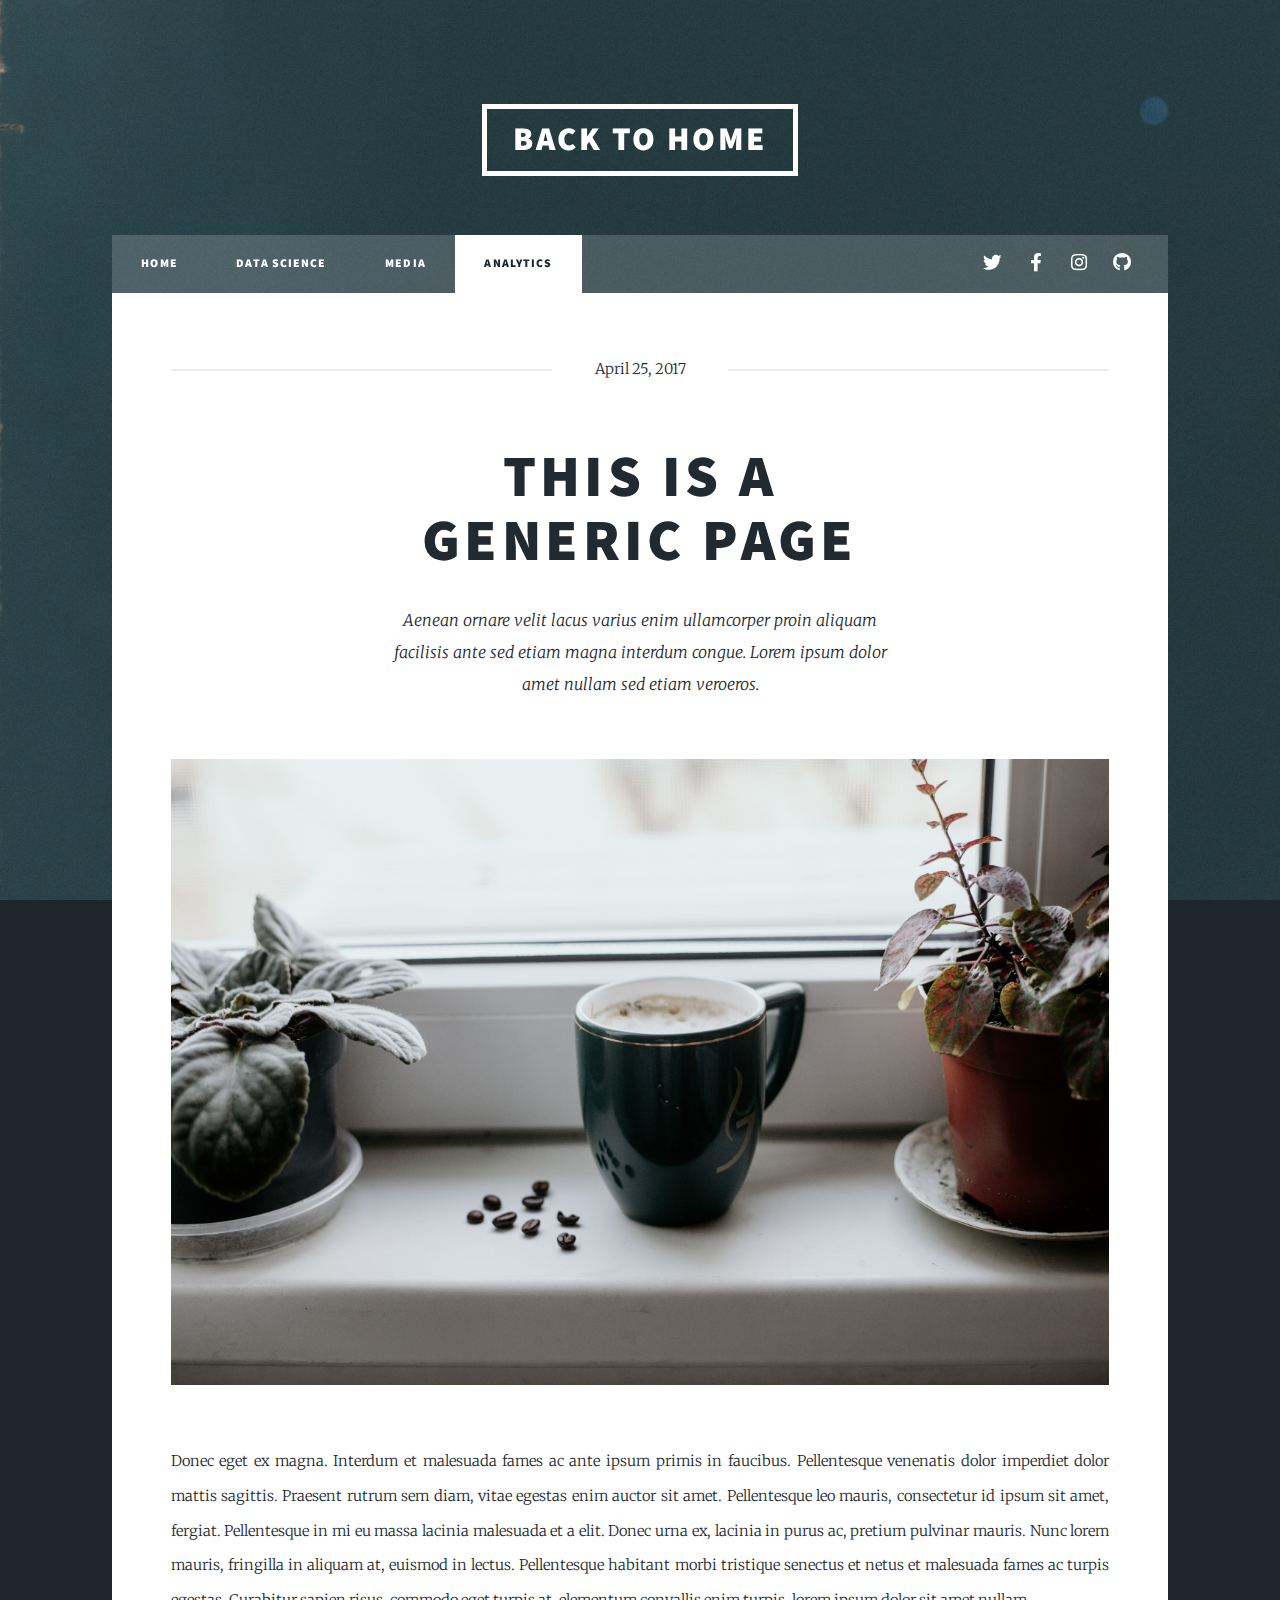
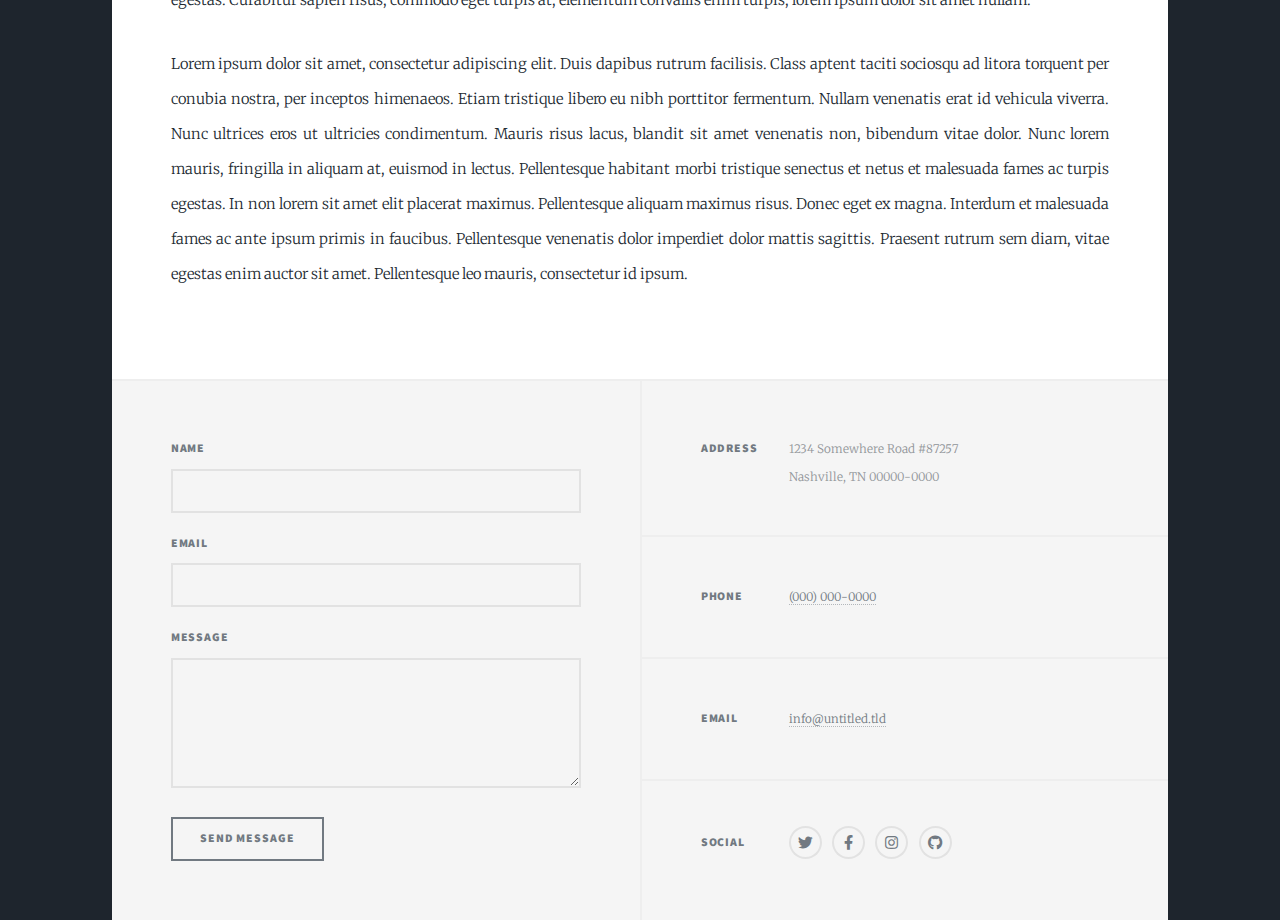
==== analytics.html @ d78184f0 "Create analytics.html" ====
<!DOCTYPE HTML>
<html>
	<head>
		<script src="//assets.adobedtm.com/launch-EN74e5ab53ba4c454cb581efbac5a014db-development.min.js"></script>
		<!-- Google Tag Manager -->
		<script>(function(w,d,s,l,i){w[l]=w[l]||[];w[l].push({'gtm.start':
		new Date().getTime(),event:'gtm.js'});var f=d.getElementsByTagName(s)[0],
		j=d.createElement(s),dl=l!='dataLayer'?'&l='+l:'';j.async=true;j.src=
		'https://www.googletagmanager.com/gtm.js?id='+i+dl;f.parentNode.insertBefore(j,f);
		})(window,document,'script','dataLayer','GTM-KGRVDTM');</script>
		<!-- End Google Tag Manager -->
		<title>Article - Analytics</title>
		<meta charset="utf-8" />
		<meta name="viewport" content="width=device-width, initial-scale=1, user-scalable=no" />
		<link rel="stylesheet" href="assets/css/main.css" />
		<noscript><link rel="stylesheet" href="assets/css/noscript.css" /></noscript>
	</head>
	<body class="is-preload">
		<!-- Google Tag Manager (noscript) -->
		<noscript><iframe src="https://www.googletagmanager.com/ns.html?id=GTM-KGRVDTM"
		height="0" width="0" style="display:none;visibility:hidden"></iframe></noscript>
		<!-- End Google Tag Manager (noscript) -->
		<!-- Wrapper -->
			<div id="wrapper">

				<!-- Header -->
					<header id="header">
						<a href="index.html" class="logo" data-event-label="header-navigation-button">Back to Home</a>
					</header>

				<!-- Nav -->
					<nav id="nav">
						<ul class="links">
							<li><a href="index.html" data-event-label="header-navigation-home">Home</a></li>
							<li><a href="datascience.html" data-event-label="header-navigation-datascience">Data Science</a></li>
							<li><a href="media.html" data-event-label="header-navigation-media">Media</a></li>
							<li class="active"><a href="analytics.html" data-event-label="header-navigation-analytics">Analytics</a></li>
						</ul>
						<ul class="icons">
							<li><a href="#" data-event-label="header-social-twitter" class="icon brands fa-twitter"><span class="label">Twitter</span></a></li>
							<li><a href="#" data-event-label="header-social-facebook" class="icon brands fa-facebook-f"><span class="label">Facebook</span></a></li>
							<li><a href="#" data-event-label="header-social-instagram" class="icon brands fa-instagram"><span class="label">Instagram</span></a></li>
							<li><a href="#" data-event-label="header-social-github" class="icon brands fa-github"><span class="label">GitHub</span></a></li>
						</ul>
					</nav>

				<!-- Main -->
					<div id="main">

						<!-- Post -->
							<section class="post">
								<header class="major">
									<span class="date">April 25, 2017</span>
									<h1>This is a<br />
									Generic Page</h1>
									<p>Aenean ornare velit lacus varius enim ullamcorper proin aliquam<br />
									facilisis ante sed etiam magna interdum congue. Lorem ipsum dolor<br />
									amet nullam sed etiam veroeros.</p>
								</header>
								<div class="image main"><img src="images/pic11.jpg" alt="" /></div>
								<p>Donec eget ex magna. Interdum et malesuada fames ac ante ipsum primis in faucibus. Pellentesque venenatis dolor imperdiet dolor mattis sagittis. Praesent rutrum sem diam, vitae egestas enim auctor sit amet. Pellentesque leo mauris, consectetur id ipsum sit amet, fergiat. Pellentesque in mi eu massa lacinia malesuada et a elit. Donec urna ex, lacinia in purus ac, pretium pulvinar mauris. Nunc lorem mauris, fringilla in aliquam at, euismod in lectus. Pellentesque habitant morbi tristique senectus et netus et malesuada fames ac turpis egestas. Curabitur sapien risus, commodo eget turpis at, elementum convallis enim turpis, lorem ipsum dolor sit amet nullam.</p>
								<p>Lorem ipsum dolor sit amet, consectetur adipiscing elit. Duis dapibus rutrum facilisis. Class aptent taciti sociosqu ad litora torquent per conubia nostra, per inceptos himenaeos. Etiam tristique libero eu nibh porttitor fermentum. Nullam venenatis erat id vehicula viverra. Nunc ultrices eros ut ultricies condimentum. Mauris risus lacus, blandit sit amet venenatis non, bibendum vitae dolor. Nunc lorem mauris, fringilla in aliquam at, euismod in lectus. Pellentesque habitant morbi tristique senectus et netus et malesuada fames ac turpis egestas. In non lorem sit amet elit placerat maximus. Pellentesque aliquam maximus risus. Donec eget ex magna. Interdum et malesuada fames ac ante ipsum primis in faucibus. Pellentesque venenatis dolor imperdiet dolor mattis sagittis. Praesent rutrum sem diam, vitae egestas enim auctor sit amet. Pellentesque leo mauris, consectetur id ipsum.</p>
							</section>

					</div>

				<!-- Footer -->
				<!-- Footer -->
					<footer id="footer">
						<section>
							<form method="post" action="#">
								<div class="fields">
									<div class="field">
										<label for="name">Name</label>
										<input type="text" name="name" id="name" />
									</div>
									<div class="field">
										<label for="email">Email</label>
										<input type="text" name="email" id="email" />
									</div>
									<div class="field">
										<label for="message">Message</label>
										<textarea name="message" id="message" rows="3"></textarea>
									</div>
								</div>
								<ul class="actions">
									<li><input data-event-label="footer-email-submit" type="submit" value="Send Message" /></li>
								</ul>
							</form>
						</section>
						<section class="split contact">
							<section class="alt">
								<h3>Address</h3>
								<p>1234 Somewhere Road #87257<br />
								Nashville, TN 00000-0000</p>
							</section>
							<section>
								<h3>Phone</h3>
								<p><a  data-event-label="footer-phone-click" href="#">(000) 000-0000</a></p>
							</section>
							<section>
								<h3>Email</h3>
								<p><a data-event-label="footer-email-submit" href="#">info@untitled.tld</a></p>
							</section>
							<section>
								<h3>Social</h3>
								<ul class="icons alt">
									<li><a href="#" data-event-label="footer-social-twitter" class="icon brands alt fa-twitter"><span class="label">Twitter</span></a></li>
									<li><a href="#" data-event-label="footer-social-facebook" class="icon brands alt fa-facebook-f"><span class="label">Facebook</span></a></li>
									<li><a href="#" data-event-label="footer-social-instagram" class="icon brands alt fa-instagram"><span class="label">Instagram</span></a></li>
									<li><a href="#" data-event-label="footer-social-github" class="icon brands alt fa-github"><span class="label">GitHub</span></a></li>
								</ul>
							</section>
						</section>
					</footer>
		<!-- Scripts -->
			<script src="assets/js/jquery.min.js"></script>
			<script src="assets/js/jquery.scrollex.min.js"></script>
			<script src="assets/js/jquery.scrolly.min.js"></script>
			<script src="assets/js/browser.min.js"></script>
			<script src="assets/js/breakpoints.min.js"></script>
			<script src="assets/js/util.js"></script>
			<script src="assets/js/main.js"></script>
	<script type="text/javascript">_satellite.pageBottom();</script>
	</body>
</html>
---- assets/css/main.css ----
@import url(fontawesome-all.min.css);
@import url("https://fonts.googleapis.com/css?family=Merriweather:300,700,300italic,700italic|Source+Sans+Pro:900");

/*
	Massively by HTML5 UP
	html5up.net | @ajlkn
	Free for personal and commercial use under the CCA 3.0 license (html5up.net/license)
*/

html, body, div, span, applet, object,
iframe, h1, h2, h3, h4, h5, h6, p, blockquote,
pre, a, abbr, acronym, address, big, cite,
code, del, dfn, em, img, ins, kbd, q, s, samp,
small, strike, strong, sub, sup, tt, var, b,
u, i, center, dl, dt, dd, ol, ul, li, fieldset,
form, label, legend, table, caption, tbody,
tfoot, thead, tr, th, td, article, aside,
canvas, details, embed, figure, figcaption,
footer, header, hgroup, menu, nav, output, ruby,
section, summary, time, mark, audio, video {
	margin: 0;
	padding: 0;
	border: 0;
	font-size: 100%;
	font: inherit;
	vertical-align: baseline;}

article, aside, details, figcaption, figure,
footer, header, hgroup, menu, nav, section {
	display: block;}

body {
	line-height: 1;
}

ol, ul {
	list-style: none;
}

blockquote, q {
	quotes: none;
}

	blockquote:before, blockquote:after, q:before, q:after {
		content: '';
		content: none;
	}

table {
	border-collapse: collapse;
	border-spacing: 0;
}

body {
	-webkit-text-size-adjust: none;
}

mark {
	background-color: transparent;
	color: inherit;
}

input::-moz-focus-inner {
	border: 0;
	padding: 0;
}

input, select, textarea {
	-moz-appearance: none;
	-webkit-appearance: none;
	-ms-appearance: none;
	appearance: none;
}

/* Basic */

	@-ms-viewport {
		width: device-width;
	}

	body {
		-ms-overflow-style: scrollbar;
	}

	@media screen and (max-width: 480px) {

		html, body {
			min-width: 320px;
		}

	}

	html {
		box-sizing: border-box;
	}

	*, *:before, *:after {
		box-sizing: inherit;
	}

	body {
		background-color: #1e252d;
	}

		body.is-preload *, body.is-preload *:before, body.is-preload *:after {
			-moz-animation: none !important;
			-webkit-animation: none !important;
			-ms-animation: none !important;
			animation: none !important;
			-moz-transition: none !important;
			-webkit-transition: none !important;
			-ms-transition: none !important;
			transition: none !important;
		}

/* Type */

	html {
		font-size: 16pt;
	}

		@media screen and (max-width: 1680px) {

			html {
				font-size: 12pt;
			}

		}

		@media screen and (max-width: 1280px) {

			html {
				font-size: 11pt;
			}

		}

		@media screen and (max-width: 360px) {

			html {
				font-size: 10pt;
			}

		}

	body {
		color: #212931;
	}

	body, input, select, textarea {
		font-family: "Merriweather", Georgia, serif;
		font-weight: 300;
		font-size: 1rem;
		line-height: 2.375;
	}

	a {
		-moz-transition: color 0.2s ease-in-out, background-color 0.2s ease-in-out, border-color 0.2s ease-in-out, box-shadow 0.2s ease-in-out;
		-webkit-transition: color 0.2s ease-in-out, background-color 0.2s ease-in-out, border-color 0.2s ease-in-out, box-shadow 0.2s ease-in-out;
		-ms-transition: color 0.2s ease-in-out, background-color 0.2s ease-in-out, border-color 0.2s ease-in-out, box-shadow 0.2s ease-in-out;
		transition: color 0.2s ease-in-out, background-color 0.2s ease-in-out, border-color 0.2s ease-in-out, box-shadow 0.2s ease-in-out;
		border-bottom: dotted 1px;
		text-decoration: none;
	}

		a:hover {
			border-bottom-color: transparent;
		}

	strong, b {
		font-weight: 600;
	}

	em, i {
		font-style: italic;
	}

	p {
		text-align: justify;
		margin: 0 0 2rem 0;
	}

	h1, h2, h3, h4, h5, h6 {
		font-family: "Source Sans Pro", Helvetica, sans-serif;
		font-weight: 900;
		line-height: 1.5;
		letter-spacing: 0.075em;
		text-transform: uppercase;
		margin: 0 0 1rem 0;
	}

		h1 a, h2 a, h3 a, h4 a, h5 a, h6 a {
			border-bottom: 0;
			color: inherit;
			text-decoration: none;
		}

	h1 {
		font-size: 4rem;
		line-height: 1.1;
		margin: 0 0 2rem 0;
	}

	h2 {
		font-size: 1.75rem;
		line-height: 1.3;
		margin: 0 0 1.5rem 0;
	}

	h3 {
		font-size: 1.25rem;
		margin: 0 0 1.5rem 0;
	}

	h4 {
		font-size: 1rem;
	}

	h5 {
		font-size: 0.9rem;
	}

	h6 {
		font-size: 0.8rem;
	}

	sub {
		font-size: 0.8rem;
		position: relative;
		top: 0.5rem;
	}

	sup {
		font-size: 0.8rem;
		position: relative;
		top: -0.5rem;
	}

	blockquote {
		border-left: solid 4px;
		font-style: italic;
		margin: 0 0 2rem 0;
		padding: 0.5rem 0 0.5rem 2rem;
	}

	code {
		border: solid 2px;
		font-family: "Courier New", monospace;
		font-size: 0.9rem;
		margin: 0 0.25rem;
		padding: 0.25rem 0.65rem;
	}

	pre {
		-webkit-overflow-scrolling: touch;
		font-family: "Courier New", monospace;
		font-size: 0.9rem;
		margin: 0 0 2rem 0;
	}

		pre code {
			display: block;
			line-height: 1.75;
			padding: 1rem 1.5rem;
			overflow-x: auto;
		}

	hr {
		border: 0;
		border-bottom: solid 2px;
		margin: 3rem 0;
	}

		hr.major {
			margin: 5rem 0;
		}

	.align-left {
		text-align: left;
	}

	.align-center {
		text-align: center;
	}

	.align-right {
		text-align: right;
	}

	input, select, textarea {
		color: #212931;
	}

	a {
		color: #212931;
		border-bottom-color: rgba(33, 41, 49, 0.5);
	}

		a:hover {
			border-bottom-color: transparent;
			color: #18bfef !important;
		}

	strong, b {
		color: #212931;
	}

	h1, h2, h3, h4, h5, h6 {
		color: #212931;
	}

	blockquote {
		border-left-color: #eeeeee;
	}

	code {
		background: rgba(220, 220, 220, 0.25);
		border-color: #eeeeee;
	}

	hr {
		border-bottom-color: #eeeeee;
	}

/* Row */

	.row {
		display: flex;
		flex-wrap: wrap;
		box-sizing: border-box;
		align-items: stretch;
	}

		.row > * {
			box-sizing: border-box;
		}

		.row.gtr-uniform > * > :last-child {
			margin-bottom: 0;
		}

		.row.aln-left {
			justify-content: flex-start;
		}

		.row.aln-center {
			justify-content: center;
		}

		.row.aln-right {
			justify-content: flex-end;
		}

		.row.aln-top {
			align-items: flex-start;
		}

		.row.aln-middle {
			align-items: center;
		}

		.row.aln-bottom {
			align-items: flex-end;
		}

		.row > .imp {
			order: -1;
		}

		.row > .col-1 {
			width: 8.33333%;
		}

		.row > .off-1 {
			margin-left: 8.33333%;
		}

		.row > .col-2 {
			width: 16.66667%;
		}

		.row > .off-2 {
			margin-left: 16.66667%;
		}

		.row > .col-3 {
			width: 25%;
		}

		.row > .off-3 {
			margin-left: 25%;
		}

		.row > .col-4 {
			width: 33.33333%;
		}

		.row > .off-4 {
			margin-left: 33.33333%;
		}

		.row > .col-5 {
			width: 41.66667%;
		}

		.row > .off-5 {
			margin-left: 41.66667%;
		}

		.row > .col-6 {
			width: 50%;
		}

		.row > .off-6 {
			margin-left: 50%;
		}

		.row > .col-7 {
			width: 58.33333%;
		}

		.row > .off-7 {
			margin-left: 58.33333%;
		}

		.row > .col-8 {
			width: 66.66667%;
		}

		.row > .off-8 {
			margin-left: 66.66667%;
		}

		.row > .col-9 {
			width: 75%;
		}

		.row > .off-9 {
			margin-left: 75%;
		}

		.row > .col-10 {
			width: 83.33333%;
		}

		.row > .off-10 {
			margin-left: 83.33333%;
		}

		.row > .col-11 {
			width: 91.66667%;
		}

		.row > .off-11 {
			margin-left: 91.66667%;
		}

		.row > .col-12 {
			width: 100%;
		}

		.row > .off-12 {
			margin-left: 100%;
		}

		.row.gtr-0 {
			margin-top: 0;
			margin-left: 0rem;
		}

			.row.gtr-0 > * {
				padding: 0 0 0 0rem;
			}

			.row.gtr-0.gtr-uniform {
				margin-top: 0rem;
			}

				.row.gtr-0.gtr-uniform > * {
					padding-top: 0rem;
				}

		.row.gtr-25 {
			margin-top: 0;
			margin-left: -0.375rem;
		}

			.row.gtr-25 > * {
				padding: 0 0 0 0.375rem;
			}

			.row.gtr-25.gtr-uniform {
				margin-top: -0.375rem;
			}

				.row.gtr-25.gtr-uniform > * {
					padding-top: 0.375rem;
				}

		.row.gtr-50 {
			margin-top: 0;
			margin-left: -0.75rem;
		}

			.row.gtr-50 > * {
				padding: 0 0 0 0.75rem;
			}

			.row.gtr-50.gtr-uniform {
				margin-top: -0.75rem;
			}

				.row.gtr-50.gtr-uniform > * {
					padding-top: 0.75rem;
				}

		.row {
			margin-top: 0;
			margin-left: -1.5rem;
		}

			.row > * {
				padding: 0 0 0 1.5rem;
			}

			.row.gtr-uniform {
				margin-top: -1.5rem;
			}

				.row.gtr-uniform > * {
					padding-top: 1.5rem;
				}

		.row.gtr-150 {
			margin-top: 0;
			margin-left: -2.25rem;
		}

			.row.gtr-150 > * {
				padding: 0 0 0 2.25rem;
			}

			.row.gtr-150.gtr-uniform {
				margin-top: -2.25rem;
			}

				.row.gtr-150.gtr-uniform > * {
					padding-top: 2.25rem;
				}

		.row.gtr-200 {
			margin-top: 0;
			margin-left: -3rem;
		}

			.row.gtr-200 > * {
				padding: 0 0 0 3rem;
			}

			.row.gtr-200.gtr-uniform {
				margin-top: -3rem;
			}

				.row.gtr-200.gtr-uniform > * {
					padding-top: 3rem;
				}

		@media screen and (max-width: 1680px) {

			.row {
				display: flex;
				flex-wrap: wrap;
				box-sizing: border-box;
				align-items: stretch;
			}

				.row > * {
					box-sizing: border-box;
				}

				.row.gtr-uniform > * > :last-child {
					margin-bottom: 0;
				}

				.row.aln-left {
					justify-content: flex-start;
				}

				.row.aln-center {
					justify-content: center;
				}

				.row.aln-right {
					justify-content: flex-end;
				}

				.row.aln-top {
					align-items: flex-start;
				}

				.row.aln-middle {
					align-items: center;
				}

				.row.aln-bottom {
					align-items: flex-end;
				}

				.row > .imp-xlarge {
					order: -1;
				}

				.row > .col-1-xlarge {
					width: 8.33333%;
				}

				.row > .off-1-xlarge {
					margin-left: 8.33333%;
				}

				.row > .col-2-xlarge {
					width: 16.66667%;
				}

				.row > .off-2-xlarge {
					margin-left: 16.66667%;
				}

				.row > .col-3-xlarge {
					width: 25%;
				}

				.row > .off-3-xlarge {
					margin-left: 25%;
				}

				.row > .col-4-xlarge {
					width: 33.33333%;
				}

				.row > .off-4-xlarge {
					margin-left: 33.33333%;
				}

				.row > .col-5-xlarge {
					width: 41.66667%;
				}

				.row > .off-5-xlarge {
					margin-left: 41.66667%;
				}

				.row > .col-6-xlarge {
					width: 50%;
				}

				.row > .off-6-xlarge {
					margin-left: 50%;
				}

				.row > .col-7-xlarge {
					width: 58.33333%;
				}

				.row > .off-7-xlarge {
					margin-left: 58.33333%;
				}

				.row > .col-8-xlarge {
					width: 66.66667%;
				}

				.row > .off-8-xlarge {
					margin-left: 66.66667%;
				}

				.row > .col-9-xlarge {
					width: 75%;
				}

				.row > .off-9-xlarge {
					margin-left: 75%;
				}

				.row > .col-10-xlarge {
					width: 83.33333%;
				}

				.row > .off-10-xlarge {
					margin-left: 83.33333%;
				}

				.row > .col-11-xlarge {
					width: 91.66667%;
				}

				.row > .off-11-xlarge {
					margin-left: 91.66667%;
				}

				.row > .col-12-xlarge {
					width: 100%;
				}

				.row > .off-12-xlarge {
					margin-left: 100%;
				}

				.row.gtr-0 {
					margin-top: 0;
					margin-left: 0rem;
				}

					.row.gtr-0 > * {
						padding: 0 0 0 0rem;
					}

					.row.gtr-0.gtr-uniform {
						margin-top: 0rem;
					}

						.row.gtr-0.gtr-uniform > * {
							padding-top: 0rem;
						}

				.row.gtr-25 {
					margin-top: 0;
					margin-left: -0.375rem;
				}

					.row.gtr-25 > * {
						padding: 0 0 0 0.375rem;
					}

					.row.gtr-25.gtr-uniform {
						margin-top: -0.375rem;
					}

						.row.gtr-25.gtr-uniform > * {
							padding-top: 0.375rem;
						}

				.row.gtr-50 {
					margin-top: 0;
					margin-left: -0.75rem;
				}

					.row.gtr-50 > * {
						padding: 0 0 0 0.75rem;
					}

					.row.gtr-50.gtr-uniform {
						margin-top: -0.75rem;
					}

						.row.gtr-50.gtr-uniform > * {
							padding-top: 0.75rem;
						}

				.row {
					margin-top: 0;
					margin-left: -1.5rem;
				}

					.row > * {
						padding: 0 0 0 1.5rem;
					}

					.row.gtr-uniform {
						margin-top: -1.5rem;
					}

						.row.gtr-uniform > * {
							padding-top: 1.5rem;
						}

				.row.gtr-150 {
					margin-top: 0;
					margin-left: -2.25rem;
				}

					.row.gtr-150 > * {
						padding: 0 0 0 2.25rem;
					}

					.row.gtr-150.gtr-uniform {
						margin-top: -2.25rem;
					}

						.row.gtr-150.gtr-uniform > * {
							padding-top: 2.25rem;
						}

				.row.gtr-200 {
					margin-top: 0;
					margin-left: -3rem;
				}

					.row.gtr-200 > * {
						padding: 0 0 0 3rem;
					}

					.row.gtr-200.gtr-uniform {
						margin-top: -3rem;
					}

						.row.gtr-200.gtr-uniform > * {
							padding-top: 3rem;
						}

		}

		@media screen and (max-width: 1280px) {

			.row {
				display: flex;
				flex-wrap: wrap;
				box-sizing: border-box;
				align-items: stretch;
			}

				.row > * {
					box-sizing: border-box;
				}

				.row.gtr-uniform > * > :last-child {
					margin-bottom: 0;
				}

				.row.aln-left {
					justify-content: flex-start;
				}

				.row.aln-center {
					justify-content: center;
				}

				.row.aln-right {
					justify-content: flex-end;
				}

				.row.aln-top {
					align-items: flex-start;
				}

				.row.aln-middle {
					align-items: center;
				}

				.row.aln-bottom {
					align-items: flex-end;
				}

				.row > .imp-large {
					order: -1;
				}

				.row > .col-1-large {
					width: 8.33333%;
				}

				.row > .off-1-large {
					margin-left: 8.33333%;
				}

				.row > .col-2-large {
					width: 16.66667%;
				}

				.row > .off-2-large {
					margin-left: 16.66667%;
				}

				.row > .col-3-large {
					width: 25%;
				}

				.row > .off-3-large {
					margin-left: 25%;
				}

				.row > .col-4-large {
					width: 33.33333%;
				}

				.row > .off-4-large {
					margin-left: 33.33333%;
				}

				.row > .col-5-large {
					width: 41.66667%;
				}

				.row > .off-5-large {
					margin-left: 41.66667%;
				}

				.row > .col-6-large {
					width: 50%;
				}

				.row > .off-6-large {
					margin-left: 50%;
				}

				.row > .col-7-large {
					width: 58.33333%;
				}

				.row > .off-7-large {
					margin-left: 58.33333%;
				}

				.row > .col-8-large {
					width: 66.66667%;
				}

				.row > .off-8-large {
					margin-left: 66.66667%;
				}

				.row > .col-9-large {
					width: 75%;
				}

				.row > .off-9-large {
					margin-left: 75%;
				}

				.row > .col-10-large {
					width: 83.33333%;
				}

				.row > .off-10-large {
					margin-left: 83.33333%;
				}

				.row > .col-11-large {
					width: 91.66667%;
				}

				.row > .off-11-large {
					margin-left: 91.66667%;
				}

				.row > .col-12-large {
					width: 100%;
				}

				.row > .off-12-large {
					margin-left: 100%;
				}

				.row.gtr-0 {
					margin-top: 0;
					margin-left: 0rem;
				}

					.row.gtr-0 > * {
						padding: 0 0 0 0rem;
					}

					.row.gtr-0.gtr-uniform {
						margin-top: 0rem;
					}

						.row.gtr-0.gtr-uniform > * {
							padding-top: 0rem;
						}

				.row.gtr-25 {
					margin-top: 0;
					margin-left: -0.375rem;
				}

					.row.gtr-25 > * {
						padding: 0 0 0 0.375rem;
					}

					.row.gtr-25.gtr-uniform {
						margin-top: -0.375rem;
					}

						.row.gtr-25.gtr-uniform > * {
							padding-top: 0.375rem;
						}

				.row.gtr-50 {
					margin-top: 0;
					margin-left: -0.75rem;
				}

					.row.gtr-50 > * {
						padding: 0 0 0 0.75rem;
					}

					.row.gtr-50.gtr-uniform {
						margin-top: -0.75rem;
					}

						.row.gtr-50.gtr-uniform > * {
							padding-top: 0.75rem;
						}

				.row {
					margin-top: 0;
					margin-left: -1.5rem;
				}

					.row > * {
						padding: 0 0 0 1.5rem;
					}

					.row.gtr-uniform {
						margin-top: -1.5rem;
					}

						.row.gtr-uniform > * {
							padding-top: 1.5rem;
						}

				.row.gtr-150 {
					margin-top: 0;
					margin-left: -2.25rem;
				}

					.row.gtr-150 > * {
						padding: 0 0 0 2.25rem;
					}

					.row.gtr-150.gtr-uniform {
						margin-top: -2.25rem;
					}

						.row.gtr-150.gtr-uniform > * {
							padding-top: 2.25rem;
						}

				.row.gtr-200 {
					margin-top: 0;
					margin-left: -3rem;
				}

					.row.gtr-200 > * {
						padding: 0 0 0 3rem;
					}

					.row.gtr-200.gtr-uniform {
						margin-top: -3rem;
					}

						.row.gtr-200.gtr-uniform > * {
							padding-top: 3rem;
						}

		}

		@media screen and (max-width: 980px) {

			.row {
				display: flex;
				flex-wrap: wrap;
				box-sizing: border-box;
				align-items: stretch;
			}

				.row > * {
					box-sizing: border-box;
				}

				.row.gtr-uniform > * > :last-child {
					margin-bottom: 0;
				}

				.row.aln-left {
					justify-content: flex-start;
				}

				.row.aln-center {
					justify-content: center;
				}

				.row.aln-right {
					justify-content: flex-end;
				}

				.row.aln-top {
					align-items: flex-start;
				}

				.row.aln-middle {
					align-items: center;
				}

				.row.aln-bottom {
					align-items: flex-end;
				}

				.row > .imp-medium {
					order: -1;
				}

				.row > .col-1-medium {
					width: 8.33333%;
				}

				.row > .off-1-medium {
					margin-left: 8.33333%;
				}

				.row > .col-2-medium {
					width: 16.66667%;
				}

				.row > .off-2-medium {
					margin-left: 16.66667%;
				}

				.row > .col-3-medium {
					width: 25%;
				}

				.row > .off-3-medium {
					margin-left: 25%;
				}

				.row > .col-4-medium {
					width: 33.33333%;
				}

				.row > .off-4-medium {
					margin-left: 33.33333%;
				}

				.row > .col-5-medium {
					width: 41.66667%;
				}

				.row > .off-5-medium {
					margin-left: 41.66667%;
				}

				.row > .col-6-medium {
					width: 50%;
				}

				.row > .off-6-medium {
					margin-left: 50%;
				}

				.row > .col-7-medium {
					width: 58.33333%;
				}

				.row > .off-7-medium {
					margin-left: 58.33333%;
				}

				.row > .col-8-medium {
					width: 66.66667%;
				}

				.row > .off-8-medium {
					margin-left: 66.66667%;
				}

				.row > .col-9-medium {
					width: 75%;
				}

				.row > .off-9-medium {
					margin-left: 75%;
				}

				.row > .col-10-medium {
					width: 83.33333%;
				}

				.row > .off-10-medium {
					margin-left: 83.33333%;
				}

				.row > .col-11-medium {
					width: 91.66667%;
				}

				.row > .off-11-medium {
					margin-left: 91.66667%;
				}

				.row > .col-12-medium {
					width: 100%;
				}

				.row > .off-12-medium {
					margin-left: 100%;
				}

				.row.gtr-0 {
					margin-top: 0;
					margin-left: 0rem;
				}

					.row.gtr-0 > * {
						padding: 0 0 0 0rem;
					}

					.row.gtr-0.gtr-uniform {
						margin-top: 0rem;
					}

						.row.gtr-0.gtr-uniform > * {
							padding-top: 0rem;
						}

				.row.gtr-25 {
					margin-top: 0;
					margin-left: -0.375rem;
				}

					.row.gtr-25 > * {
						padding: 0 0 0 0.375rem;
					}

					.row.gtr-25.gtr-uniform {
						margin-top: -0.375rem;
					}

						.row.gtr-25.gtr-uniform > * {
							padding-top: 0.375rem;
						}

				.row.gtr-50 {
					margin-top: 0;
					margin-left: -0.75rem;
				}

					.row.gtr-50 > * {
						padding: 0 0 0 0.75rem;
					}

					.row.gtr-50.gtr-uniform {
						margin-top: -0.75rem;
					}

						.row.gtr-50.gtr-uniform > * {
							padding-top: 0.75rem;
						}

				.row {
					margin-top: 0;
					margin-left: -1.5rem;
				}

					.row > * {
						padding: 0 0 0 1.5rem;
					}

					.row.gtr-uniform {
						margin-top: -1.5rem;
					}

						.row.gtr-uniform > * {
							padding-top: 1.5rem;
						}

				.row.gtr-150 {
					margin-top: 0;
					margin-left: -2.25rem;
				}

					.row.gtr-150 > * {
						padding: 0 0 0 2.25rem;
					}

					.row.gtr-150.gtr-uniform {
						margin-top: -2.25rem;
					}

						.row.gtr-150.gtr-uniform > * {
							padding-top: 2.25rem;
						}

				.row.gtr-200 {
					margin-top: 0;
					margin-left: -3rem;
				}

					.row.gtr-200 > * {
						padding: 0 0 0 3rem;
					}

					.row.gtr-200.gtr-uniform {
						margin-top: -3rem;
					}

						.row.gtr-200.gtr-uniform > * {
							padding-top: 3rem;
						}

		}

		@media screen and (max-width: 736px) {

			.row {
				display: flex;
				flex-wrap: wrap;
				box-sizing: border-box;
				align-items: stretch;
			}

				.row > * {
					box-sizing: border-box;
				}

				.row.gtr-uniform > * > :last-child {
					margin-bottom: 0;
				}

				.row.aln-left {
					justify-content: flex-start;
				}

				.row.aln-center {
					justify-content: center;
				}

				.row.aln-right {
					justify-content: flex-end;
				}

				.row.aln-top {
					align-items: flex-start;
				}

				.row.aln-middle {
					align-items: center;
				}

				.row.aln-bottom {
					align-items: flex-end;
				}

				.row > .imp-small {
					order: -1;
				}

				.row > .col-1-small {
					width: 8.33333%;
				}

				.row > .off-1-small {
					margin-left: 8.33333%;
				}

				.row > .col-2-small {
					width: 16.66667%;
				}

				.row > .off-2-small {
					margin-left: 16.66667%;
				}

				.row > .col-3-small {
					width: 25%;
				}

				.row > .off-3-small {
					margin-left: 25%;
				}

				.row > .col-4-small {
					width: 33.33333%;
				}

				.row > .off-4-small {
					margin-left: 33.33333%;
				}

				.row > .col-5-small {
					width: 41.66667%;
				}

				.row > .off-5-small {
					margin-left: 41.66667%;
				}

				.row > .col-6-small {
					width: 50%;
				}

				.row > .off-6-small {
					margin-left: 50%;
				}

				.row > .col-7-small {
					width: 58.33333%;
				}

				.row > .off-7-small {
					margin-left: 58.33333%;
				}

				.row > .col-8-small {
					width: 66.66667%;
				}

				.row > .off-8-small {
					margin-left: 66.66667%;
				}

				.row > .col-9-small {
					width: 75%;
				}

				.row > .off-9-small {
					margin-left: 75%;
				}

				.row > .col-10-small {
					width: 83.33333%;
				}

				.row > .off-10-small {
					margin-left: 83.33333%;
				}

				.row > .col-11-small {
					width: 91.66667%;
				}

				.row > .off-11-small {
					margin-left: 91.66667%;
				}

				.row > .col-12-small {
					width: 100%;
				}

				.row > .off-12-small {
					margin-left: 100%;
				}

				.row.gtr-0 {
					margin-top: 0;
					margin-left: 0rem;
				}

					.row.gtr-0 > * {
						padding: 0 0 0 0rem;
					}

					.row.gtr-0.gtr-uniform {
						margin-top: 0rem;
					}

						.row.gtr-0.gtr-uniform > * {
							padding-top: 0rem;
						}

				.row.gtr-25 {
					margin-top: 0;
					margin-left: -0.375rem;
				}

					.row.gtr-25 > * {
						padding: 0 0 0 0.375rem;
					}

					.row.gtr-25.gtr-uniform {
						margin-top: -0.375rem;
					}

						.row.gtr-25.gtr-uniform > * {
							padding-top: 0.375rem;
						}

				.row.gtr-50 {
					margin-top: 0;
					margin-left: -0.75rem;
				}

					.row.gtr-50 > * {
						padding: 0 0 0 0.75rem;
					}

					.row.gtr-50.gtr-uniform {
						margin-top: -0.75rem;
					}

						.row.gtr-50.gtr-uniform > * {
							padding-top: 0.75rem;
						}

				.row {
					margin-top: 0;
					margin-left: -1.5rem;
				}

					.row > * {
						padding: 0 0 0 1.5rem;
					}

					.row.gtr-uniform {
						margin-top: -1.5rem;
					}

						.row.gtr-uniform > * {
							padding-top: 1.5rem;
						}

				.row.gtr-150 {
					margin-top: 0;
					margin-left: -2.25rem;
				}

					.row.gtr-150 > * {
						padding: 0 0 0 2.25rem;
					}

					.row.gtr-150.gtr-uniform {
						margin-top: -2.25rem;
					}

						.row.gtr-150.gtr-uniform > * {
							padding-top: 2.25rem;
						}

				.row.gtr-200 {
					margin-top: 0;
					margin-left: -3rem;
				}

					.row.gtr-200 > * {
						padding: 0 0 0 3rem;
					}

					.row.gtr-200.gtr-uniform {
						margin-top: -3rem;
					}

						.row.gtr-200.gtr-uniform > * {
							padding-top: 3rem;
						}

		}

		@media screen and (max-width: 480px) {

			.row {
				display: flex;
				flex-wrap: wrap;
				box-sizing: border-box;
				align-items: stretch;
			}

				.row > * {
					box-sizing: border-box;
				}

				.row.gtr-uniform > * > :last-child {
					margin-bottom: 0;
				}

				.row.aln-left {
					justify-content: flex-start;
				}

				.row.aln-center {
					justify-content: center;
				}

				.row.aln-right {
					justify-content: flex-end;
				}

				.row.aln-top {
					align-items: flex-start;
				}

				.row.aln-middle {
					align-items: center;
				}

				.row.aln-bottom {
					align-items: flex-end;
				}

				.row > .imp-xsmall {
					order: -1;
				}

				.row > .col-1-xsmall {
					width: 8.33333%;
				}

				.row > .off-1-xsmall {
					margin-left: 8.33333%;
				}

				.row > .col-2-xsmall {
					width: 16.66667%;
				}

				.row > .off-2-xsmall {
					margin-left: 16.66667%;
				}

				.row > .col-3-xsmall {
					width: 25%;
				}

				.row > .off-3-xsmall {
					margin-left: 25%;
				}

				.row > .col-4-xsmall {
					width: 33.33333%;
				}

				.row > .off-4-xsmall {
					margin-left: 33.33333%;
				}

				.row > .col-5-xsmall {
					width: 41.66667%;
				}

				.row > .off-5-xsmall {
					margin-left: 41.66667%;
				}

				.row > .col-6-xsmall {
					width: 50%;
				}

				.row > .off-6-xsmall {
					margin-left: 50%;
				}

				.row > .col-7-xsmall {
					width: 58.33333%;
				}

				.row > .off-7-xsmall {
					margin-left: 58.33333%;
				}

				.row > .col-8-xsmall {
					width: 66.66667%;
				}

				.row > .off-8-xsmall {
					margin-left: 66.66667%;
				}

				.row > .col-9-xsmall {
					width: 75%;
				}

				.row > .off-9-xsmall {
					margin-left: 75%;
				}

				.row > .col-10-xsmall {
					width: 83.33333%;
				}

				.row > .off-10-xsmall {
					margin-left: 83.33333%;
				}

				.row > .col-11-xsmall {
					width: 91.66667%;
				}

				.row > .off-11-xsmall {
					margin-left: 91.66667%;
				}

				.row > .col-12-xsmall {
					width: 100%;
				}

				.row > .off-12-xsmall {
					margin-left: 100%;
				}

				.row.gtr-0 {
					margin-top: 0;
					margin-left: 0rem;
				}

					.row.gtr-0 > * {
						padding: 0 0 0 0rem;
					}

					.row.gtr-0.gtr-uniform {
						margin-top: 0rem;
					}

						.row.gtr-0.gtr-uniform > * {
							padding-top: 0rem;
						}

				.row.gtr-25 {
					margin-top: 0;
					margin-left: -0.375rem;
				}

					.row.gtr-25 > * {
						padding: 0 0 0 0.375rem;
					}

					.row.gtr-25.gtr-uniform {
						margin-top: -0.375rem;
					}

						.row.gtr-25.gtr-uniform > * {
							padding-top: 0.375rem;
						}

				.row.gtr-50 {
					margin-top: 0;
					margin-left: -0.75rem;
				}

					.row.gtr-50 > * {
						padding: 0 0 0 0.75rem;
					}

					.row.gtr-50.gtr-uniform {
						margin-top: -0.75rem;
					}

						.row.gtr-50.gtr-uniform > * {
							padding-top: 0.75rem;
						}

				.row {
					margin-top: 0;
					margin-left: -1.5rem;
				}

					.row > * {
						padding: 0 0 0 1.5rem;
					}

					.row.gtr-uniform {
						margin-top: -1.5rem;
					}

						.row.gtr-uniform > * {
							padding-top: 1.5rem;
						}

				.row.gtr-150 {
					margin-top: 0;
					margin-left: -2.25rem;
				}

					.row.gtr-150 > * {
						padding: 0 0 0 2.25rem;
					}

					.row.gtr-150.gtr-uniform {
						margin-top: -2.25rem;
					}

						.row.gtr-150.gtr-uniform > * {
							padding-top: 2.25rem;
						}

				.row.gtr-200 {
					margin-top: 0;
					margin-left: -3rem;
				}

					.row.gtr-200 > * {
						padding: 0 0 0 3rem;
					}

					.row.gtr-200.gtr-uniform {
						margin-top: -3rem;
					}

						.row.gtr-200.gtr-uniform > * {
							padding-top: 3rem;
						}

		}

		@media screen and (max-width: 360px) {

			.row {
				display: flex;
				flex-wrap: wrap;
				box-sizing: border-box;
				align-items: stretch;
			}

				.row > * {
					box-sizing: border-box;
				}

				.row.gtr-uniform > * > :last-child {
					margin-bottom: 0;
				}

				.row.aln-left {
					justify-content: flex-start;
				}

				.row.aln-center {
					justify-content: center;
				}

				.row.aln-right {
					justify-content: flex-end;
				}

				.row.aln-top {
					align-items: flex-start;
				}

				.row.aln-middle {
					align-items: center;
				}

				.row.aln-bottom {
					align-items: flex-end;
				}

				.row > .imp-xxsmall {
					order: -1;
				}

				.row > .col-1-xxsmall {
					width: 8.33333%;
				}

				.row > .off-1-xxsmall {
					margin-left: 8.33333%;
				}

				.row > .col-2-xxsmall {
					width: 16.66667%;
				}

				.row > .off-2-xxsmall {
					margin-left: 16.66667%;
				}

				.row > .col-3-xxsmall {
					width: 25%;
				}

				.row > .off-3-xxsmall {
					margin-left: 25%;
				}

				.row > .col-4-xxsmall {
					width: 33.33333%;
				}

				.row > .off-4-xxsmall {
					margin-left: 33.33333%;
				}

				.row > .col-5-xxsmall {
					width: 41.66667%;
				}

				.row > .off-5-xxsmall {
					margin-left: 41.66667%;
				}

				.row > .col-6-xxsmall {
					width: 50%;
				}

				.row > .off-6-xxsmall {
					margin-left: 50%;
				}

				.row > .col-7-xxsmall {
					width: 58.33333%;
				}

				.row > .off-7-xxsmall {
					margin-left: 58.33333%;
				}

				.row > .col-8-xxsmall {
					width: 66.66667%;
				}

				.row > .off-8-xxsmall {
					margin-left: 66.66667%;
				}

				.row > .col-9-xxsmall {
					width: 75%;
				}

				.row > .off-9-xxsmall {
					margin-left: 75%;
				}

				.row > .col-10-xxsmall {
					width: 83.33333%;
				}

				.row > .off-10-xxsmall {
					margin-left: 83.33333%;
				}

				.row > .col-11-xxsmall {
					width: 91.66667%;
				}

				.row > .off-11-xxsmall {
					margin-left: 91.66667%;
				}

				.row > .col-12-xxsmall {
					width: 100%;
				}

				.row > .off-12-xxsmall {
					margin-left: 100%;
				}

				.row.gtr-0 {
					margin-top: 0;
					margin-left: 0rem;
				}

					.row.gtr-0 > * {
						padding: 0 0 0 0rem;
					}

					.row.gtr-0.gtr-uniform {
						margin-top: 0rem;
					}

						.row.gtr-0.gtr-uniform > * {
							padding-top: 0rem;
						}

				.row.gtr-25 {
					margin-top: 0;
					margin-left: -0.375rem;
				}

					.row.gtr-25 > * {
						padding: 0 0 0 0.375rem;
					}

					.row.gtr-25.gtr-uniform {
						margin-top: -0.375rem;
					}

						.row.gtr-25.gtr-uniform > * {
							padding-top: 0.375rem;
						}

				.row.gtr-50 {
					margin-top: 0;
					margin-left: -0.75rem;
				}

					.row.gtr-50 > * {
						padding: 0 0 0 0.75rem;
					}

					.row.gtr-50.gtr-uniform {
						margin-top: -0.75rem;
					}

						.row.gtr-50.gtr-uniform > * {
							padding-top: 0.75rem;
						}

				.row {
					margin-top: 0;
					margin-left: -1.5rem;
				}

					.row > * {
						padding: 0 0 0 1.5rem;
					}

					.row.gtr-uniform {
						margin-top: -1.5rem;
					}

						.row.gtr-uniform > * {
							padding-top: 1.5rem;
						}

				.row.gtr-150 {
					margin-top: 0;
					margin-left: -2.25rem;
				}

					.row.gtr-150 > * {
						padding: 0 0 0 2.25rem;
					}

					.row.gtr-150.gtr-uniform {
						margin-top: -2.25rem;
					}

						.row.gtr-150.gtr-uniform > * {
							padding-top: 2.25rem;
						}

				.row.gtr-200 {
					margin-top: 0;
					margin-left: -3rem;
				}

					.row.gtr-200 > * {
						padding: 0 0 0 3rem;
					}

					.row.gtr-200.gtr-uniform {
						margin-top: -3rem;
					}

						.row.gtr-200.gtr-uniform > * {
							padding-top: 3rem;
						}

		}

/* Box */

	.box {
		border: solid 2px;
		margin-bottom: 2rem;
		padding: 1.5rem;
	}

		.box > :last-child,
		.box > :last-child > :last-child,
		.box > :last-child > :last-child > :last-child {
			margin-bottom: 0;
		}

		.box.alt {
			border: 0;
			border-radius: 0;
			padding: 0;
		}

	.box {
		border-color: #eeeeee;
	}

/* Button */

	input[type="submit"],
	input[type="reset"],
	input[type="button"],
	button,
	.button {
		-moz-appearance: none;
		-webkit-appearance: none;
		-ms-appearance: none;
		appearance: none;
		-moz-transition: background-color 0.2s ease-in-out, box-shadow 0.2s ease-in-out, color 0.2s ease-in-out;
		-webkit-transition: background-color 0.2s ease-in-out, box-shadow 0.2s ease-in-out, color 0.2s ease-in-out;
		-ms-transition: background-color 0.2s ease-in-out, box-shadow 0.2s ease-in-out, color 0.2s ease-in-out;
		transition: background-color 0.2s ease-in-out, box-shadow 0.2s ease-in-out, color 0.2s ease-in-out;
		border: 0;
		border-radius: 0;
		cursor: pointer;
		display: inline-block;
		font-family: "Source Sans Pro", Helvetica, sans-serif;
		font-size: 0.8rem;
		font-weight: 900;
		letter-spacing: 0.075em;
		height: 3rem;
		line-height: 3rem;
		padding: 0 2rem;
		text-align: center;
		text-decoration: none;
		text-transform: uppercase;
		white-space: nowrap;
	}

		input[type="submit"].icon:before,
		input[type="reset"].icon:before,
		input[type="button"].icon:before,
		button.icon:before,
		.button.icon:before {
			margin-right: 0.5rem;
		}

		input[type="submit"].icon.solo,
		input[type="reset"].icon.solo,
		input[type="button"].icon.solo,
		button.icon.solo,
		.button.icon.solo {
			position: relative;
			width: 4rem;
			height: 4rem;
			line-height: 4rem;
			border-radius: 4rem;
			text-indent: 4rem;
			overflow: hidden;
			padding: 0;
			white-space: nowrap;
		}

			input[type="submit"].icon.solo:before,
			input[type="reset"].icon.solo:before,
			input[type="button"].icon.solo:before,
			button.icon.solo:before,
			.button.icon.solo:before {
				position: absolute;
				display: block;
				top: 0;
				left: 0;
				width: inherit;
				height: inherit;
				line-height: inherit;
				font-size: 1.25rem;
				margin-right: 0;
				text-align: center;
				text-indent: 0;
			}

		input[type="submit"].fit,
		input[type="reset"].fit,
		input[type="button"].fit,
		button.fit,
		.button.fit {
			width: 100%;
		}

		input[type="submit"].small,
		input[type="reset"].small,
		input[type="button"].small,
		button.small,
		.button.small {
			font-size: 0.7rem;
			height: 2.5rem;
			line-height: 2.5rem;
			padding: 0 1.5rem;
		}

		input[type="submit"].large,
		input[type="reset"].large,
		input[type="button"].large,
		button.large,
		.button.large {
			font-size: 0.9rem;
			height: 3.5rem;
			line-height: 3.5rem;
			padding: 0 2.75rem;
		}

		@media screen and (max-width: 980px) {

			input[type="submit"],
			input[type="reset"],
			input[type="button"],
			button,
			.button {
				font-size: 0.9rem;
				height: 3.25rem;
				line-height: 3.25rem;
			}

				input[type="submit"].large,
				input[type="reset"].large,
				input[type="button"].large,
				button.large,
				.button.large {
					font-size: 1rem;
					height: 3.75rem;
					line-height: 3.75rem;
				}

		}

		input[type="submit"].disabled, input[type="submit"]:disabled,
		input[type="reset"].disabled,
		input[type="reset"]:disabled,
		input[type="button"].disabled,
		input[type="button"]:disabled,
		button.disabled,
		button:disabled,
		.button.disabled,
		.button:disabled {
			pointer-events: none;
			opacity: 0.25;
		}

	input[type="submit"],
	input[type="reset"],
	input[type="button"],
	button,
	.button {
		background-color: transparent;
		box-shadow: inset 0 0 0 2px #212931;
		color: #212931 !important;
	}

		input[type="submit"]:hover,
		input[type="reset"]:hover,
		input[type="button"]:hover,
		button:hover,
		.button:hover {
			box-shadow: inset 0 0 0 2px #18bfef;
			color: #18bfef !important;
		}

		input[type="submit"].primary,
		input[type="reset"].primary,
		input[type="button"].primary,
		button.primary,
		.button.primary {
			background-color: #212931;
			box-shadow: none;
			color: #ffffff !important;
		}

			input[type="submit"].primary:hover,
			input[type="reset"].primary:hover,
			input[type="button"].primary:hover,
			button.primary:hover,
			.button.primary:hover {
				background-color: #18bfef;
			}

/* Form */

	form {
		margin: 0 0 2rem 0;
	}

		form > :last-child {
			margin-bottom: 0;
		}

		form > .fields {
			display: -moz-flex;
			display: -webkit-flex;
			display: -ms-flex;
			display: flex;
			-moz-flex-wrap: wrap;
			-webkit-flex-wrap: wrap;
			-ms-flex-wrap: wrap;
			flex-wrap: wrap;
			width: calc(100% + 3rem);
			margin: -1.5rem 0 2rem -1.5rem;
		}

			form > .fields > .field {
				-moz-flex-grow: 0;
				-webkit-flex-grow: 0;
				-ms-flex-grow: 0;
				flex-grow: 0;
				-moz-flex-shrink: 0;
				-webkit-flex-shrink: 0;
				-ms-flex-shrink: 0;
				flex-shrink: 0;
				padding: 1.5rem 0 0 1.5rem;
				width: calc(100% - 1.5rem);
			}

				form > .fields > .field.half {
					width: calc(50% - 0.75rem);
				}

				form > .fields > .field.third {
					width: calc(100%/3 - 0.5rem);
				}

				form > .fields > .field.quarter {
					width: calc(25% - 0.375rem);
				}

		@media screen and (max-width: 480px) {

			form > .fields {
				width: calc(100% + 3rem);
				margin: -1.5rem 0 2rem -1.5rem;
			}

				form > .fields > .field {
					padding: 1.5rem 0 0 1.5rem;
					width: calc(100% - 1.5rem);
				}

					form > .fields > .field.half {
						width: calc(100% - 1.5rem);
					}

					form > .fields > .field.third {
						width: calc(100% - 1.5rem);
					}

					form > .fields > .field.quarter {
						width: calc(100% - 1.5rem);
					}

		}

	label {
		display: block;
		font-family: "Source Sans Pro", Helvetica, sans-serif;
		font-weight: 900;
		line-height: 1.5;
		letter-spacing: 0.075em;
		font-size: 0.8rem;
		text-transform: uppercase;
		margin: 0 0 0.75rem 0;
	}

		@media screen and (max-width: 980px) {

			label {
				font-size: 0.9rem;
			}

		}

	input[type="text"],
	input[type="password"],
	input[type="email"],
	select,
	textarea {
		-moz-appearance: none;
		-webkit-appearance: none;
		-ms-appearance: none;
		appearance: none;
		background: transparent;
		border-radius: 0;
		border: solid 2px;
		color: inherit;
		display: block;
		outline: 0;
		padding: 0 1rem;
		text-decoration: none;
		width: 100%;
	}

		input[type="text"]:invalid,
		input[type="password"]:invalid,
		input[type="email"]:invalid,
		select:invalid,
		textarea:invalid {
			box-shadow: none;
		}

	select {
		background-size: 1.25rem;
		background-repeat: no-repeat;
		background-position: calc(100% - 1rem) center;
		height: 3rem;
		padding-right: 3rem;
		text-overflow: ellipsis;
	}

		select:focus::-ms-value {
			background-color: transparent;
		}

		select::-ms-expand {
			display: none;
		}

	input[type="text"],
	input[type="password"],
	input[type="email"],
	select {
		height: 3rem;
	}

	textarea {
		padding: 0.75rem 1rem;
	}

	input[type="checkbox"],
	input[type="radio"] {
		-moz-appearance: none;
		-webkit-appearance: none;
		-ms-appearance: none;
		appearance: none;
		display: block;
		float: left;
		margin-right: -2rem;
		opacity: 0;
		width: 1rem;
		z-index: -1;
	}

		input[type="checkbox"] + label,
		input[type="radio"] + label {
			text-decoration: none;
			cursor: pointer;
			display: inline-block;
			font-size: 1rem;
			letter-spacing: 0;
			font-family: "Merriweather", Georgia, serif;
			text-transform: none;
			font-weight: 300;
			padding-left: 2.8rem;
			padding-right: 1rem;
			position: relative;
		}

			input[type="checkbox"] + label:before,
			input[type="radio"] + label:before {
				-moz-osx-font-smoothing: grayscale;
				-webkit-font-smoothing: antialiased;
				display: inline-block;
				font-style: normal;
				font-variant: normal;
				text-rendering: auto;
				line-height: 1;
				text-transform: none !important;
				font-family: 'Font Awesome 5 Free';
				font-weight: 900;
			}

			input[type="checkbox"] + label:before,
			input[type="radio"] + label:before {
				border-radius: 0;
				border: solid 2px;
				content: '';
				display: inline-block;
				font-size: 0.8rem;
				height: 1.8rem;
				left: 0;
				line-height: 1.65rem;
				position: absolute;
				text-align: center;
				top: -0.125rem;
				width: 1.8rem;
			}

		input[type="checkbox"]:checked + label:before,
		input[type="radio"]:checked + label:before {
			content: '\f00c';
		}

	input[type="checkbox"] + label:before {
		border-radius: 0;
	}

	input[type="radio"] + label:before {
		border-radius: 100%;
	}

	::-webkit-input-placeholder {
		opacity: 1.0;
	}

	:-moz-placeholder {
		opacity: 1.0;
	}

	::-moz-placeholder {
		opacity: 1.0;
	}

	:-ms-input-placeholder {
		opacity: 1.0;
	}

	label {
		color: #212931;
	}

	input[type="text"],
	input[type="password"],
	input[type="email"],
	select,
	textarea {
		border-color: #eeeeee;
	}

		input[type="text"]:focus,
		input[type="password"]:focus,
		input[type="email"]:focus,
		select:focus,
		textarea:focus {
			border-color: #18bfef;
		}

	select {
		background-image: url("data:image/svg+xml;charset=utf8,%3Csvg xmlns='http://www.w3.org/2000/svg' width='40' height='40' preserveAspectRatio='none' viewBox='0 0 40 40'%3E%3Cpath d='M9.4,12.3l10.4,10.4l10.4-10.4c0.2-0.2,0.5-0.4,0.9-0.4c0.3,0,0.6,0.1,0.9,0.4l3.3,3.3c0.2,0.2,0.4,0.5,0.4,0.9 c0,0.4-0.1,0.6-0.4,0.9L20.7,31.9c-0.2,0.2-0.5,0.4-0.9,0.4c-0.3,0-0.6-0.1-0.9-0.4L4.3,17.3c-0.2-0.2-0.4-0.5-0.4-0.9 c0-0.4,0.1-0.6,0.4-0.9l3.3-3.3c0.2-0.2,0.5-0.4,0.9-0.4S9.1,12.1,9.4,12.3z' fill='%23eeeeee' /%3E%3C/svg%3E");
	}

		select option {
			background-color: #ffffff;
			color: #212931;
		}

	.select-wrapper:before {
		color: #eeeeee;
	}

	input[type="checkbox"] + label,
	input[type="radio"] + label {
		color: #212931;
	}

		input[type="checkbox"] + label:before,
		input[type="radio"] + label:before {
			border-color: #eeeeee;
		}

	input[type="checkbox"]:checked + label:before,
	input[type="radio"]:checked + label:before {
		background-color: #212931;
		border-color: #212931;
		color: #ffffff;
	}

	input[type="checkbox"]:focus + label:before,
	input[type="radio"]:focus + label:before {
		border-color: #18bfef;
	}

	::-webkit-input-placeholder {
		color: #909498 !important;
	}

	:-moz-placeholder {
		color: #909498 !important;
	}

	::-moz-placeholder {
		color: #909498 !important;
	}

	:-ms-input-placeholder {
		color: #909498 !important;
	}

	.formerize-placeholder {
		color: #909498 !important;
	}

/* Icon */

	.icon {
		text-decoration: none;
		border-bottom: none;
		position: relative;
	}

		.icon:before {
			-moz-osx-font-smoothing: grayscale;
			-webkit-font-smoothing: antialiased;
			display: inline-block;
			font-style: normal;
			font-variant: normal;
			text-rendering: auto;
			line-height: 1;
			text-transform: none !important;
			font-family: 'Font Awesome 5 Free';
			font-weight: 400;
		}

		.icon > .label {
			display: none;
		}

		.icon:before {
			line-height: inherit;
		}

		.icon.solid:before {
			font-weight: 900;
		}

		.icon.brands:before {
			font-family: 'Font Awesome 5 Brands';
		}

/* Image */

	.image {
		border: 0;
		display: inline-block;
		position: relative;
	}

		.image img {
			display: block;
		}

		.image.left, .image.right {
			max-width: 40%;
		}

			.image.left img, .image.right img {
				width: 100%;
			}

		.image.left {
			float: left;
			margin: 0 2rem 2rem 0;
			top: 0.75rem;
		}

		.image.right {
			float: right;
			margin: 0 0 2rem 2rem;
			top: 0.75rem;
		}

		.image.fit {
			display: block;
			margin: 2.5rem 0;
			width: 100%;
		}

			.image.fit:first-child {
				margin-top: 0;
			}

			.image.fit img {
				width: 100%;
			}

		.image.main {
			display: block;
			margin: 4rem 0;
			width: 100%;
		}

			.image.main:first-child {
				margin-top: 0;
			}

			.image.main img {
				width: 100%;
			}

		@media screen and (max-width: 736px) {

			.image.fit {
				margin: 2rem 0;
			}

			.image.main {
				margin: 2rem 0;
			}

		}

	a.image {
		overflow: hidden;
	}

		a.image img {
			-moz-transition: -moz-transform 0.2s ease-out;
			-webkit-transition: -webkit-transform 0.2s ease-out;
			-ms-transition: -ms-transform 0.2s ease-out;
			transition: transform 0.2s ease-out;
		}

		a.image:hover img {
			-moz-transform: scale(1.05);
			-webkit-transform: scale(1.05);
			-ms-transform: scale(1.05);
			transform: scale(1.05);
		}

/* Actions */

	ul.actions {
		display: -moz-flex;
		display: -webkit-flex;
		display: -ms-flex;
		display: flex;
		cursor: default;
		list-style: none;
		margin-left: -1rem;
		padding-left: 0;
	}

		ul.actions li {
			padding: 0 0 0 1rem;
			vertical-align: middle;
		}

		ul.actions.special {
			-moz-justify-content: center;
			-webkit-justify-content: center;
			-ms-justify-content: center;
			justify-content: center;
			width: 100%;
			margin-left: 0;
		}

			ul.actions.special li:first-child {
				padding-left: 0;
			}

		ul.actions.stacked {
			-moz-flex-direction: column;
			-webkit-flex-direction: column;
			-ms-flex-direction: column;
			flex-direction: column;
			margin-left: 0;
		}

			ul.actions.stacked li {
				padding: 1.3rem 0 0 0;
			}

				ul.actions.stacked li:first-child {
					padding-top: 0;
				}

		ul.actions.fit {
			width: calc(100% + 1rem);
		}

			ul.actions.fit li {
				-moz-flex-grow: 1;
				-webkit-flex-grow: 1;
				-ms-flex-grow: 1;
				flex-grow: 1;
				-moz-flex-shrink: 1;
				-webkit-flex-shrink: 1;
				-ms-flex-shrink: 1;
				flex-shrink: 1;
				width: 100%;
			}

				ul.actions.fit li > * {
					width: 100%;
				}

			ul.actions.fit.stacked {
				width: 100%;
			}

		@media screen and (max-width: 480px) {

			ul.actions:not(.fixed) {
				-moz-flex-direction: column;
				-webkit-flex-direction: column;
				-ms-flex-direction: column;
				flex-direction: column;
				margin-left: 0;
				width: 100% !important;
			}

				ul.actions:not(.fixed) li {
					-moz-flex-grow: 1;
					-webkit-flex-grow: 1;
					-ms-flex-grow: 1;
					flex-grow: 1;
					-moz-flex-shrink: 1;
					-webkit-flex-shrink: 1;
					-ms-flex-shrink: 1;
					flex-shrink: 1;
					padding: 1rem 0 0 0;
					text-align: center;
					width: 100%;
				}

					ul.actions:not(.fixed) li > * {
						width: 100%;
					}

					ul.actions:not(.fixed) li:first-child {
						padding-top: 0;
					}

					ul.actions:not(.fixed) li input[type="submit"],
					ul.actions:not(.fixed) li input[type="reset"],
					ul.actions:not(.fixed) li input[type="button"],
					ul.actions:not(.fixed) li button,
					ul.actions:not(.fixed) li .button {
						width: 100%;
					}

						ul.actions:not(.fixed) li input[type="submit"].icon:before,
						ul.actions:not(.fixed) li input[type="reset"].icon:before,
						ul.actions:not(.fixed) li input[type="button"].icon:before,
						ul.actions:not(.fixed) li button.icon:before,
						ul.actions:not(.fixed) li .button.icon:before {
							margin-left: -0.5rem;
						}

		}

/* Icons */

	ul.icons {
		cursor: default;
		list-style: none;
		padding-left: 0;
	}

		ul.icons li {
			display: inline-block;
			padding: 0 0.5rem 0 0;
			vertical-align: middle;
		}

			ul.icons li:last-child {
				padding-right: 0;
			}

			ul.icons li .icon:before {
				width: 2.25rem;
				height: 2.25rem;
				line-height: 2.25rem;
				display: inline-block;
				text-align: center;
				border-radius: 100%;
				font-size: 1.25rem;
			}

		ul.icons.alt li .icon:before {
			-moz-transition: color 0.2s ease-in-out, background-color 0.2s ease-in-out, border-color 0.2s ease-in-out, box-shadow 0.2s ease-in-out;
			-webkit-transition: color 0.2s ease-in-out, background-color 0.2s ease-in-out, border-color 0.2s ease-in-out, box-shadow 0.2s ease-in-out;
			-ms-transition: color 0.2s ease-in-out, background-color 0.2s ease-in-out, border-color 0.2s ease-in-out, box-shadow 0.2s ease-in-out;
			transition: color 0.2s ease-in-out, background-color 0.2s ease-in-out, border-color 0.2s ease-in-out, box-shadow 0.2s ease-in-out;
			font-size: 1rem;
		}

/* List */

	ol {
		list-style: decimal;
		margin: 0 0 2rem 0;
		padding-left: 1.25rem;
	}

		ol li {
			padding-left: 0.25rem;
		}

	ul {
		list-style: disc;
		margin: 0 0 2rem 0;
		padding-left: 1rem;
	}

		ul li {
			padding-left: 0.5rem;
		}

		ul.divided {
			list-style: none;
			padding-left: 0;
		}

			ul.divided li {
				border-top: solid 1px;
				padding: 0.5rem 0;
			}

				ul.divided li:first-child {
					border-top: 0;
					padding-top: 0;
				}

	dl {
		margin: 0 0 2rem 0;
	}

		dl dt {
			display: block;
			font-weight: 600;
			margin: 0 0 1rem 0;
		}

		dl dd {
			margin-left: 2rem;
		}

	ul.divided li {
		border-top-color: #eeeeee;
	}

	ul.icons li a.icon:hover:before {
		color: #18bfef;
	}

	ul.icons.alt li .icon:before {
		box-shadow: inset 0 0 0 2px #eeeeee;
	}

	ul.icons.alt li a.icon:hover:before {
		box-shadow: inset 0 0 0 2px #18bfef;
	}

/* Section/Article */

	section.special, article.special {
		text-align: center;
	}

	header {
		cursor: default;
	}

		header > .date {
			display: block;
			font-size: 0.8rem;
			height: 1;
			margin: 0 0 1rem 0;
			position: relative;
		}

		header > p {
			font-style: italic;
		}

		header > h1 + p {
			font-size: 1.1rem;
			margin-top: -0.5rem;
			line-height: 2;
		}

		header > h2 + p {
			font-size: 1rem;
			margin-top: -0.75rem;
		}

		header > h3 + p {
			font-size: 0.9rem;
			margin-top: -0.75rem;
		}

		header > h4 + p {
			font-size: 0.8rem;
			margin-top: -0.75rem;
		}

		header.major {
			margin: 0 0 4rem 0;
			text-align: center;
		}

			header.major > :last-child {
				margin-bottom: 0;
			}

			header.major > p {
				margin-top: 0;
				text-align: center;
			}

			header.major > .date {
				font-size: 1rem;
				margin: 0 0 4rem 0;
			}

				header.major > .date:before, header.major > .date:after {
					content: '';
					display: block;
					position: absolute;
					top: 50%;
					width: calc(50% - 6rem);
					border-top: solid 2px;
				}

				header.major > .date:before {
					left: 0;
				}

				header.major > .date:after {
					right: 0;
				}

		@media screen and (max-width: 980px) {

			header br {
				display: none;
			}

		}

		@media screen and (max-width: 736px) {

			header.major {
				margin: 0 0 2rem 0;
			}

		}

	header.major .date:before, header.major .date:after {
		border-top-color: #eeeeee;
	}

/* Table */

	.table-wrapper {
		-webkit-overflow-scrolling: touch;
		overflow-x: auto;
	}

	table {
		margin: 0 0 2rem 0;
		width: 100%;
	}

		table tbody tr {
			border: solid 1px;
			border-left: 0;
			border-right: 0;
		}

		table td {
			padding: 0.75rem 0.75rem;
		}

		table th {
			font-family: "Source Sans Pro", Helvetica, sans-serif;
			font-size: 0.8rem;
			font-weight: 900;
			letter-spacing: 0.075em;
			line-height: 1.5;
			padding: 0 0.75rem 0.75rem 0.75rem;
			text-align: left;
			text-transform: uppercase;
		}

			@media screen and (max-width: 980px) {

				table th {
					font-size: 0.9rem;
				}

			}

		table thead {
			border-bottom: solid 2px;
		}

		table tfoot {
			border-top: solid 2px;
		}

		table.alt {
			border-collapse: separate;
		}

			table.alt tbody tr td {
				border: solid 1px;
				border-left-width: 0;
				border-top-width: 0;
			}

				table.alt tbody tr td:first-child {
					border-left-width: 1px;
				}

			table.alt tbody tr:first-child td {
				border-top-width: 1px;
			}

			table.alt thead {
				border-bottom: 0;
			}

			table.alt tfoot {
				border-top: 0;
			}

	table tbody tr {
		border-color: #eeeeee;
	}

		table tbody tr:nth-child(2n + 1) {
			background-color: rgba(220, 220, 220, 0.25);
		}

	table th {
		color: #212931;
	}

	table thead {
		border-bottom-color: #eeeeee;
	}

	table tfoot {
		border-top-color: #eeeeee;
	}

	table.alt tbody tr td {
		border-color: #eeeeee;
	}

/* Pagination */

	.pagination {
		display: -moz-inline-flex;
		display: -webkit-inline-flex;
		display: -ms-inline-flex;
		display: inline-flex;
		-moz-user-select: none;
		-webkit-user-select: none;
		-ms-user-select: none;
		user-select: none;
		cursor: default;
		list-style: none;
		margin: 0 0 2rem 2px;
		padding: 0;
	}

		.pagination a, .pagination span {
			-moz-transition: background-color 0.2s ease-in-out, border-color 0.2s ease-in-out, box-shadow 0.2s ease-in-out, color 0.2s ease-in-out;
			-webkit-transition: background-color 0.2s ease-in-out, border-color 0.2s ease-in-out, box-shadow 0.2s ease-in-out, color 0.2s ease-in-out;
			-ms-transition: background-color 0.2s ease-in-out, border-color 0.2s ease-in-out, box-shadow 0.2s ease-in-out, color 0.2s ease-in-out;
			transition: background-color 0.2s ease-in-out, border-color 0.2s ease-in-out, box-shadow 0.2s ease-in-out, color 0.2s ease-in-out;
			border: solid 2px;
			display: inline-block;
			font-family: "Source Sans Pro", Helvetica, sans-serif;
			font-size: 0.8rem;
			font-weight: 900;
			height: 3rem;
			letter-spacing: 0.075em;
			line-height: calc(3rem - 4px);
			margin-left: -2px;
			min-width: 3rem;
			position: relative;
			text-align: center;
			text-decoration: none;
			text-transform: uppercase;
		}

		.pagination .next, .pagination .previous {
			text-decoration: none;
			padding: 0 1.75rem;
		}

			.pagination .next:before, .pagination .previous:before {
				-moz-osx-font-smoothing: grayscale;
				-webkit-font-smoothing: antialiased;
				display: inline-block;
				font-style: normal;
				font-variant: normal;
				text-rendering: auto;
				line-height: 1;
				text-transform: none !important;
				font-family: 'Font Awesome 5 Free';
				font-weight: 900;
			}

			.pagination .next:before, .pagination .previous:before {
				display: inline-block;
				color: inherit !important;
				line-height: inherit;
			}

		.pagination .previous:before {
			content: '\f104';
			margin-right: 0.9375em;
		}

		.pagination .next:before {
			content: '\f105';
			float: right;
			margin-left: 0.9375em;
		}

		@media screen and (max-width: 980px) {

			.pagination a, .pagination span {
				font-size: 0.9rem;
			}

		}

		@media screen and (max-width: 480px) {

			.pagination .page, .pagination .extra {
				display: none;
			}

		}

	.pagination a, .pagination span {
		border-color: #eeeeee;
	}

	.pagination a {
		color: #212931 !important;
	}

		.pagination a:hover {
			color: #18bfef !important;
			border-color: #18bfef;
			z-index: 1;
		}

			.pagination a:hover + a,
			.pagination a:hover + span {
				border-left-color: #18bfef;
			}

		.pagination a.active {
			background-color: #eeeeee;
		}

	.pagination span {
		color: #eeeeee;
	}

/* Wrapper */

	#wrapper {
		-moz-transition: opacity 0.5s ease;
		-webkit-transition: opacity 0.5s ease;
		-ms-transition: opacity 0.5s ease;
		transition: opacity 0.5s ease;
		position: relative;
		z-index: 1;
		overflow: hidden;
	}

		#wrapper > .bg {
			position: absolute;
			top: 0;
			left: 0;
			width: 100%;
			height: 100%;
			background-color: #212931;
			background-image: url("../../images/overlay.png"), linear-gradient(0deg, rgba(0, 0, 0, 0.1), rgba(0, 0, 0, 0.1)), url("../../images/bg.jpg");
			background-size: auto,								auto,														100% auto;
			background-position: center,								center,														top center;
			background-repeat: repeat,								no-repeat,													no-repeat;
			background-attachment: scroll,								scroll,														scroll;
			z-index: -1;
		}

			#wrapper > .bg.fixed {
				position: fixed;
				width: 100vw;
				height: 100vh;
			}

		#wrapper.fade-in:before {
			pointer-events: none;
			-moz-transition: opacity 1s ease-in-out;
			-webkit-transition: opacity 1s ease-in-out;
			-ms-transition: opacity 1s ease-in-out;
			transition: opacity 1s ease-in-out;
			-moz-transition-delay: 0.75s;
			-webkit-transition-delay: 0.75s;
			-ms-transition-delay: 0.75s;
			transition-delay: 0.75s;
			background: #1e252d;
			content: '';
			display: block;
			height: 100%;
			left: 0;
			opacity: 0;
			position: fixed;
			top: 0;
			width: 100%;
		}

		body.is-preload #wrapper.fade-in:before {
			opacity: 1;
		}

		@media screen and (orientation: portrait) {

			#wrapper > .bg {
				background-size: auto,								auto,														auto 175%;
			}

		}

/* Intro */

	#intro {
		color: #ffffff;
		padding: 8rem 4rem 6rem 4rem ;
		-moz-align-items: center;
		-webkit-align-items: center;
		-ms-align-items: center;
		align-items: center;
		display: -moz-flex;
		display: -webkit-flex;
		display: -ms-flex;
		display: flex;
		-moz-flex-direction: column;
		-webkit-flex-direction: column;
		-ms-flex-direction: column;
		flex-direction: column;
		-moz-justify-content: -moz-flex-end;
		-webkit-justify-content: -webkit-flex-end;
		-ms-justify-content: -ms-flex-end;
		justify-content: center;
		-moz-transition: opacity 1s ease, -moz-transform 1s ease;
		-webkit-transition: opacity 1s ease, -webkit-transform 1s ease;
		-ms-transition: opacity 1s ease, -ms-transform 1s ease;
		transition: opacity 1s ease, transform 1s ease;
		position: relative;
		cursor: default;
		text-align: center;
		z-index: 1;
		min-height: 100vh;
	}

		#intro input, #intro select, #intro textarea {
			color: #ffffff;
		}

		#intro a {
			color: #ffffff;
			border-bottom-color: rgba(255, 255, 255, 0.5);
		}

			#intro a:hover {
				border-bottom-color: transparent;
				color: #18bfef !important;
			}

		#intro strong, #intro b {
			color: #ffffff;
		}

		#intro h1, #intro h2, #intro h3, #intro h4, #intro h5, #intro h6 {
			color: #ffffff;
		}

		#intro blockquote {
			border-left-color: #ffffff;
		}

		#intro code {
			background: rgba(255, 255, 255, 0.075);
			border-color: #ffffff;
		}

		#intro hr {
			border-bottom-color: #ffffff;
		}

		#intro input[type="submit"],
		#intro input[type="reset"],
		#intro input[type="button"],
		#intro button,
		#intro .button {
			background-color: transparent;
			box-shadow: inset 0 0 0 2px #ffffff;
			color: #ffffff !important;
		}

			#intro input[type="submit"]:hover,
			#intro input[type="reset"]:hover,
			#intro input[type="button"]:hover,
			#intro button:hover,
			#intro .button:hover {
				box-shadow: inset 0 0 0 2px #18bfef;
				color: #18bfef !important;
			}

			#intro input[type="submit"].primary,
			#intro input[type="reset"].primary,
			#intro input[type="button"].primary,
			#intro button.primary,
			#intro .button.primary {
				background-color: #ffffff;
				box-shadow: none;
				color: #1e252d !important;
			}

				#intro input[type="submit"].primary:hover,
				#intro input[type="reset"].primary:hover,
				#intro input[type="button"].primary:hover,
				#intro button.primary:hover,
				#intro .button.primary:hover {
					background-color: #18bfef;
				}

		#intro h1 {
			font-size: 5rem;
			line-height: 1;
		}

		#intro p {
			font-size: 1.25rem;
			font-style: italic;
			margin-top: -0.25rem;
			text-align: center;
		}

		#intro + #header {
			margin-top: -20rem;
		}

			#intro + #header .logo {
				-moz-transform: translateY(2rem);
				-webkit-transform: translateY(2rem);
				-ms-transform: translateY(2rem);
				transform: translateY(2rem);
				opacity: 0;
				visibility: hidden;
			}

		#intro.hidden {
			pointer-events: none;
			-moz-transform: translateY(2rem);
			-webkit-transform: translateY(2rem);
			-ms-transform: translateY(2rem);
			transform: translateY(2rem);
			-moz-transition: opacity 0.5s ease, -moz-transform 0.5s ease, visibility 0.5s;
			-webkit-transition: opacity 0.5s ease, -webkit-transform 0.5s ease, visibility 0.5s;
			-ms-transition: opacity 0.5s ease, -ms-transform 0.5s ease, visibility 0.5s;
			transition: opacity 0.5s ease, transform 0.5s ease, visibility 0.5s;
			opacity: 0;
			visibility: hidden;
		}

			#intro.hidden + #header .logo {
				-moz-transform: translateY(0);
				-webkit-transform: translateY(0);
				-ms-transform: translateY(0);
				transform: translateY(0);
				opacity: 1;
				visibility: visible;
			}

		body.is-preload #intro {
			-moz-transform: translateY(2rem);
			-webkit-transform: translateY(2rem);
			-ms-transform: translateY(2rem);
			transform: translateY(2rem);
			opacity: 0;
		}

			body.is-preload #intro:not(.hidden) + #header + #nav {
				-moz-transform: translateY(4rem);
				-webkit-transform: translateY(4rem);
				-ms-transform: translateY(4rem);
				transform: translateY(4rem);
				opacity: 0;
			}

		@media screen and (max-width: 980px) {

			#intro {
				padding: 4rem 4rem 2rem 4rem ;
				min-height: 90vh;
			}

				#intro p br {
					display: none;
				}

				#intro + #header {
					margin-top: -14rem;
				}

		}

		@media screen and (max-width: 736px) {

			#intro {
				padding: 3rem 2rem 1rem 2rem ;
				min-height: 80vh;
			}

				#intro h1 {
					font-size: 3.25rem;
					line-height: 1.1;
					margin-bottom: 1rem;
				}

				#intro p {
					font-size: 1rem;
					margin-top: 0rem;
				}

				#intro .actions {
					display: none;
				}

		}

/* Header */

	#header {
		color: #ffffff;
		-moz-align-items: center;
		-webkit-align-items: center;
		-ms-align-items: center;
		align-items: center;
		display: -moz-flex;
		display: -webkit-flex;
		display: -ms-flex;
		display: flex;
		-moz-flex-direction: column;
		-webkit-flex-direction: column;
		-ms-flex-direction: column;
		flex-direction: column;
		-moz-justify-content: -moz-flex-end;
		-webkit-justify-content: -webkit-flex-end;
		-ms-justify-content: -ms-flex-end;
		justify-content: flex-end;
		pointer-events: none;
		-moz-user-select: none;
		-webkit-user-select: none;
		-ms-user-select: none;
		user-select: none;
		height: 20rem;
		padding-bottom: 8rem;
		position: relative;
		text-align: center;
		z-index: 2;
	}

		#header input, #header select, #header textarea {
			color: #ffffff;
		}

		#header a {
			color: #ffffff;
			border-bottom-color: rgba(255, 255, 255, 0.5);
		}

			#header a:hover {
				border-bottom-color: transparent;
				color: #18bfef !important;
			}

		#header strong, #header b {
			color: #ffffff;
		}

		#header h1, #header h2, #header h3, #header h4, #header h5, #header h6 {
			color: #ffffff;
		}

		#header blockquote {
			border-left-color: #ffffff;
		}

		#header code {
			background: rgba(255, 255, 255, 0.075);
			border-color: #ffffff;
		}

		#header hr {
			border-bottom-color: #ffffff;
		}

		#header .logo {
			-moz-transition: border-color 0.2s ease-in-out, color 0.2s ease-in-out, opacity 0.5s ease, -moz-transform 0.5s ease, visibility 0.5s;
			-webkit-transition: border-color 0.2s ease-in-out, color 0.2s ease-in-out, opacity 0.5s ease, -webkit-transform 0.5s ease, visibility 0.5s;
			-ms-transition: border-color 0.2s ease-in-out, color 0.2s ease-in-out, opacity 0.5s ease, -ms-transform 0.5s ease, visibility 0.5s;
			transition: border-color 0.2s ease-in-out, color 0.2s ease-in-out, opacity 0.5s ease, transform 0.5s ease, visibility 0.5s;
			pointer-events: auto;
			border-style: solid;
			border-color: #ffffff;
			border-width: 5px !important;
			font-family: "Source Sans Pro", Helvetica, sans-serif;
			font-size: 2.25rem;
			font-weight: 900;
			letter-spacing: 0.075em;
			line-height: 1;
			padding: 1rem 1.75rem;
			text-transform: uppercase;
			visibility: visible;
		}

			#header .logo:hover {
				border-color: #18bfef !important;
				color: #18bfef !important;
			}

		@media screen and (max-width: 980px) {

			#header {
				height: 14rem;
				padding-bottom: 4rem;
			}

		}

		@media screen and (max-width: 736px) {

			#header {
				padding-bottom: 3rem;
			}

				#header .logo {
					font-size: 1.75rem;
					border-width: 3px !important;
				}

		}

/* Nav */

	#nav {
		color: #ffffff;
		display: -moz-flex;
		display: -webkit-flex;
		display: -ms-flex;
		display: flex;
		-moz-transition: -moz-transform 1s ease, opacity 1s ease;
		-webkit-transition: -webkit-transform 1s ease, opacity 1s ease;
		-ms-transition: -ms-transform 1s ease, opacity 1s ease;
		transition: transform 1s ease, opacity 1s ease;
		background: rgba(255, 255, 255, 0.175);
		height: 4rem;
		line-height: 4rem;
		margin: -4rem auto 0 auto;
		overflow: hidden;
		padding: 0 2rem 0 0;
		position: relative;
		width: calc(100% - 4rem);
		max-width: 72rem;
		z-index: 2;
	}

		#nav ul.divided li {
			border-top-color: #ffffff;
		}

		#nav ul.icons li a.icon:hover:before {
			color: #18bfef;
		}

		#nav ul.icons.alt li .icon:before {
			box-shadow: inset 0 0 0 2px #ffffff;
		}

		#nav ul.icons.alt li a.icon:hover:before {
			box-shadow: inset 0 0 0 2px #18bfef;
		}

		#nav input, #nav select, #nav textarea {
			color: #ffffff;
		}

		#nav a {
			color: #ffffff;
			border-bottom-color: rgba(255, 255, 255, 0.5);
		}

			#nav a:hover {
				border-bottom-color: transparent;
				color: #18bfef !important;
			}

		#nav strong, #nav b {
			color: #ffffff;
		}

		#nav h1, #nav h2, #nav h3, #nav h4, #nav h5, #nav h6 {
			color: #ffffff;
		}

		#nav blockquote {
			border-left-color: #ffffff;
		}

		#nav code {
			background: rgba(255, 255, 255, 0.075);
			border-color: #ffffff;
		}

		#nav hr {
			border-bottom-color: #ffffff;
		}

		#nav ul.links {
			display: -moz-flex;
			display: -webkit-flex;
			display: -ms-flex;
			display: flex;
			-moz-flex-grow: 1;
			-webkit-flex-grow: 1;
			-ms-flex-grow: 1;
			flex-grow: 1;
			-moz-flex-shrink: 1;
			-webkit-flex-shrink: 1;
			-ms-flex-shrink: 1;
			flex-shrink: 1;
			font-family: "Source Sans Pro", Helvetica, sans-serif;
			font-weight: 900;
			letter-spacing: 0.075em;
			list-style: none;
			margin-bottom: 0;
			padding-left: 0;
			text-transform: uppercase;
		}

			#nav ul.links li {
				display: block;
				padding-left: 0;
			}

				#nav ul.links li a {
					-moz-transition: background-color 0.2s ease-in-out, color 0.2s ease-in-out;
					-webkit-transition: background-color 0.2s ease-in-out, color 0.2s ease-in-out;
					-ms-transition: background-color 0.2s ease-in-out, color 0.2s ease-in-out;
					transition: background-color 0.2s ease-in-out, color 0.2s ease-in-out;
					display: block;
					font-size: 0.8rem;
					outline: none;
					padding: 0 2rem;
				}

					#nav ul.links li a:hover {
						color: inherit !important;
						background-color: rgba(255, 255, 255, 0.1);
					}

				#nav ul.links li.active {
					background-color: #ffffff;
				}

					#nav ul.links li.active a {
						color: #1e252d;
					}

						#nav ul.links li.active a:hover {
							color: #18bfef !important;
						}

		#nav ul.icons {
			-moz-flex-grow: 0;
			-webkit-flex-grow: 0;
			-ms-flex-grow: 0;
			flex-grow: 0;
			-moz-flex-shrink: 0;
			-webkit-flex-shrink: 0;
			-ms-flex-shrink: 0;
			flex-shrink: 0;
			margin-bottom: 0;
		}

		@media screen and (max-width: 980px) {

			#nav {
				display: none;
			}

		}

/* Main */

	#main {
		background-color: #ffffff;
		position: relative;
		margin: 0 auto;
		width: calc(100% - 4rem);
		max-width: 72rem;
		z-index: 2;
	}

		#main > * {
			padding: 4rem 4rem 2rem 4rem ;
			border-top: solid 2px #eeeeee;
			border-bottom: solid 2px #eeeeee;
			margin: 0;
		}

			#main > *:first-child {
				border-top: 0;
			}

		#main > footer {
			text-align: center;
		}

		#main > .post {
			padding: 8rem 8rem 6rem 8rem ;
		}

			#main > .post header.major > .date {
				margin-top: -2rem;
			}

			#main > .post header.major > h1, #main > .post header.major h2 {
				font-size: 4rem;
				line-height: 1.1;
				margin: 0 0 2rem 0;
			}

			#main > .post.featured {
				text-align: center;
			}

			@media screen and (max-width: 1280px) {

				#main > .post {
					padding: 6rem 4rem 4rem 4rem ;
				}

			}

			@media screen and (max-width: 736px) {

				#main > .post {
					padding: 4rem 2rem 2rem 2rem ;
				}

					#main > .post header.major > .date {
						margin-top: -1rem;
						margin-bottom: 2rem;
					}

					#main > .post header.major > h1, #main > .post header.major h2 {
						font-size: 2.5rem;
						line-height: 1.2;
						margin: 0 0 1.5rem 0;
					}

			}

		#main > .posts {
			display: -moz-flex;
			display: -webkit-flex;
			display: -ms-flex;
			display: flex;
			-moz-flex-wrap: wrap;
			-webkit-flex-wrap: wrap;
			-ms-flex-wrap: wrap;
			flex-wrap: wrap;
			-moz-align-items: -moz-stretch;
			-webkit-align-items: -webkit-stretch;
			-ms-align-items: -ms-stretch;
			align-items: stretch;
			text-align: center;
			width: 100%;
			padding: 0;
		}

			#main > .posts > * {
				-moz-flex-shrink: 1;
				-webkit-flex-shrink: 1;
				-ms-flex-shrink: 1;
				flex-shrink: 1;
				-moz-flex-grow: 0;
				-webkit-flex-grow: 0;
				-ms-flex-grow: 0;
				flex-grow: 0;
			}

			#main > .posts > * {
				width: 50%;
			}

			#main > .posts > * {
				padding: 4rem;
				width: 50%;
			}

			#main > .posts > article {
				border-color: #eeeeee;
				border-left-width: 2px;
				border-style: solid;
				border-top-width: 2px;
				text-align: center;
			}

				#main > .posts > article > :last-child {
					margin-bottom: 0;
				}

				#main > .posts > article:nth-child(2n - 1) {
					border-left-width: 0;
				}

				#main > .posts > article:nth-child(-n + 2) {
					border-top-width: 0;
				}

			@media screen and (max-width: 980px) {

				#main > .posts > * {
					width: 50%;
				}

				#main > .posts > * {
					padding: 2.5rem;
					width: 50%;
				}

			}

			@media screen and (max-width: 736px) {

				#main > .posts > * {
					width: 100%;
				}

				#main > .posts > * {
					padding: 2rem;
					width: 100%;
				}

				#main > .posts > article:nth-child(2n - 1) {
					border-left-width: 2px;
				}

				#main > .posts > article:nth-child(-n + 2) {
					border-top-width: 2px;
				}

				#main > .posts > article:nth-child(n) {
					border-left-width: 0;
				}

				#main > .posts > article:nth-child(-n + 1) {
					border-top-width: 0;
				}

				#main > .posts > article .image {
					max-width: 25rem;
					margin-left: auto;
					margin-right: auto;
				}

			}

		@media screen and (max-width: 736px) {

			#main > * {
				padding: 2rem 2rem 0.1rem 2rem ;
			}

		}

		@media screen and (max-width: 480px) {

			#main {
				width: 100%;
			}

		}

/* Footer */

	#footer {
		color: #717981;
		display: -moz-flex;
		display: -webkit-flex;
		display: -ms-flex;
		display: flex;
		background-color: #f5f5f5;
		color: #909498;
		cursor: default;
		position: relative;
		margin: 0 auto;
		width: calc(100% - 4rem);
		max-width: 72rem;
		z-index: 2;
	}

		#footer input, #footer select, #footer textarea {
			color: #717981;
		}

		#footer a {
			color: #717981;
			border-bottom-color: rgba(113, 121, 129, 0.5);
		}

			#footer a:hover {
				border-bottom-color: transparent;
				color: #18bfef !important;
			}

		#footer strong, #footer b {
			color: #717981;
		}

		#footer h1, #footer h2, #footer h3, #footer h4, #footer h5, #footer h6 {
			color: #717981;
		}

		#footer blockquote {
			border-left-color: #e2e2e2;
		}

		#footer code {
			background: rgba(220, 220, 220, 0.5);
			border-color: #e2e2e2;
		}

		#footer hr {
			border-bottom-color: #e2e2e2;
		}

		#footer .box {
			border-color: #e2e2e2;
		}

		#footer input[type="submit"],
		#footer input[type="reset"],
		#footer input[type="button"],
		#footer button,
		#footer .button {
			background-color: transparent;
			box-shadow: inset 0 0 0 2px #717981;
			color: #717981 !important;
		}

			#footer input[type="submit"]:hover,
			#footer input[type="reset"]:hover,
			#footer input[type="button"]:hover,
			#footer button:hover,
			#footer .button:hover {
				box-shadow: inset 0 0 0 2px #18bfef;
				color: #18bfef !important;
			}

			#footer input[type="submit"].primary,
			#footer input[type="reset"].primary,
			#footer input[type="button"].primary,
			#footer button.primary,
			#footer .button.primary {
				background-color: #717981;
				box-shadow: none;
				color: #f5f5f5 !important;
			}

				#footer input[type="submit"].primary:hover,
				#footer input[type="reset"].primary:hover,
				#footer input[type="button"].primary:hover,
				#footer button.primary:hover,
				#footer .button.primary:hover {
					background-color: #18bfef;
				}

		#footer label {
			color: #717981;
		}

		#footer input[type="text"],
		#footer input[type="password"],
		#footer input[type="email"],
		#footer select,
		#footer textarea {
			border-color: #e2e2e2;
		}

			#footer input[type="text"]:focus,
			#footer input[type="password"]:focus,
			#footer input[type="email"]:focus,
			#footer select:focus,
			#footer textarea:focus {
				border-color: #18bfef;
			}

		#footer select {
			background-image: url("data:image/svg+xml;charset=utf8,%3Csvg xmlns='http://www.w3.org/2000/svg' width='40' height='40' preserveAspectRatio='none' viewBox='0 0 40 40'%3E%3Cpath d='M9.4,12.3l10.4,10.4l10.4-10.4c0.2-0.2,0.5-0.4,0.9-0.4c0.3,0,0.6,0.1,0.9,0.4l3.3,3.3c0.2,0.2,0.4,0.5,0.4,0.9 c0,0.4-0.1,0.6-0.4,0.9L20.7,31.9c-0.2,0.2-0.5,0.4-0.9,0.4c-0.3,0-0.6-0.1-0.9-0.4L4.3,17.3c-0.2-0.2-0.4-0.5-0.4-0.9 c0-0.4,0.1-0.6,0.4-0.9l3.3-3.3c0.2-0.2,0.5-0.4,0.9-0.4S9.1,12.1,9.4,12.3z' fill='%23e2e2e2' /%3E%3C/svg%3E");
		}

			#footer select option {
				background-color: #f5f5f5;
				color: #717981;
			}

		#footer .select-wrapper:before {
			color: #e2e2e2;
		}

		#footer input[type="checkbox"] + label,
		#footer input[type="radio"] + label {
			color: #717981;
		}

			#footer input[type="checkbox"] + label:before,
			#footer input[type="radio"] + label:before {
				border-color: #e2e2e2;
			}

		#footer input[type="checkbox"]:checked + label:before,
		#footer input[type="radio"]:checked + label:before {
			background-color: #717981;
			border-color: #717981;
			color: #f5f5f5;
		}

		#footer input[type="checkbox"]:focus + label:before,
		#footer input[type="radio"]:focus + label:before {
			border-color: #18bfef;
		}

		#footer ::-webkit-input-placeholder {
			color: #b3b7bb !important;
		}

		#footer :-moz-placeholder {
			color: #b3b7bb !important;
		}

		#footer ::-moz-placeholder {
			color: #b3b7bb !important;
		}

		#footer :-ms-input-placeholder {
			color: #b3b7bb !important;
		}

		#footer .formerize-placeholder {
			color: #b3b7bb !important;
		}

		#footer ul.divided li {
			border-top-color: #e2e2e2;
		}

		#footer ul.icons li a.icon:hover:before {
			color: #18bfef;
		}

		#footer ul.icons.alt li .icon:before {
			box-shadow: inset 0 0 0 2px #e2e2e2;
		}

		#footer ul.icons.alt li a.icon:hover:before {
			box-shadow: inset 0 0 0 2px #18bfef;
		}

		#footer header.major .date:before, #footer header.major .date:after {
			border-top-color: #e2e2e2;
		}

		#footer table tbody tr {
			border-color: #e2e2e2;
		}

			#footer table tbody tr:nth-child(2n + 1) {
				background-color: rgba(220, 220, 220, 0.5);
			}

		#footer table th {
			color: #717981;
		}

		#footer table thead {
			border-bottom-color: #e2e2e2;
		}

		#footer table tfoot {
			border-top-color: #e2e2e2;
		}

		#footer table.alt tbody tr td {
			border-color: #e2e2e2;
		}

		#footer .pagination a, #footer .pagination span {
			border-color: #e2e2e2;
		}

		#footer .pagination a {
			color: #717981 !important;
		}

			#footer .pagination a:hover {
				color: #18bfef !important;
				border-color: #18bfef;
				z-index: 1;
			}

				#footer .pagination a:hover + a,
				#footer .pagination a:hover + span {
					border-left-color: #18bfef;
				}

			#footer .pagination a.active {
				background-color: #e2e2e2;
			}

		#footer .pagination span {
			color: #e2e2e2;
		}

		#footer > section {
			-moz-flex-basis: 50%;
			-webkit-flex-basis: 50%;
			-ms-flex-basis: 50%;
			flex-basis: 50%;
			-moz-flex-grow: 1;
			-webkit-flex-grow: 1;
			-ms-flex-grow: 1;
			flex-grow: 1;
			-moz-flex-shrink: 1;
			-webkit-flex-shrink: 1;
			-ms-flex-shrink: 1;
			flex-shrink: 1;
			padding: 4rem 4rem 2rem 4rem ;
			border-left: solid 2px #eeeeee;
		}

			#footer > section:first-child {
				border-left: 0;
			}

			#footer > section.split {
				display: -moz-flex;
				display: -webkit-flex;
				display: -ms-flex;
				display: flex;
				-moz-flex-direction: column;
				-webkit-flex-direction: column;
				-ms-flex-direction: column;
				flex-direction: column;
				padding: 0;
			}

				#footer > section.split > section {
					padding: 3rem 4rem 1rem 4rem ;
					border-top: solid 2px #eeeeee;
				}

					#footer > section.split > section:first-child {
						padding: 5rem 4rem 1rem 4rem ;
						border-top: 0;
					}

					#footer > section.split > section:last-child {
						padding: 3rem 4rem 3rem 4rem ;
					}

				#footer > section.split.contact > section {
					display: -moz-flex;
					display: -webkit-flex;
					display: -ms-flex;
					display: flex;
					-moz-align-items: center;
					-webkit-align-items: center;
					-ms-align-items: center;
					align-items: center;
					padding: 3.15rem 4rem;
				}

					#footer > section.split.contact > section > * {
						margin-bottom: 0;
					}

					#footer > section.split.contact > section > :first-child {
						-moz-flex-shrink: 0;
						-webkit-flex-shrink: 0;
						-ms-flex-shrink: 0;
						flex-shrink: 0;
						-moz-flex-grow: 0;
						-webkit-flex-grow: 0;
						-ms-flex-grow: 0;
						flex-grow: 0;
						width: 6rem;
					}

					#footer > section.split.contact > section > :last-child {
						-moz-flex-shrink: 1;
						-webkit-flex-shrink: 1;
						-ms-flex-shrink: 1;
						flex-shrink: 1;
						-moz-flex-grow: 1;
						-webkit-flex-grow: 1;
						-ms-flex-grow: 1;
						flex-grow: 1;
					}

					#footer > section.split.contact > section:first-child {
						padding: 4rem 4rem 3rem 4rem;
					}

					#footer > section.split.contact > section:last-child {
						padding: 3rem 4rem 4rem 4rem;
					}

					#footer > section.split.contact > section.alt {
						-moz-align-items: -moz-flex-start;
						-webkit-align-items: -webkit-flex-start;
						-ms-align-items: -ms-flex-start;
						align-items: flex-start;
					}

						#footer > section.split.contact > section.alt > :last-child {
							margin-top: -0.325rem;
						}

		#footer form label,
		#footer h3,
		#footer p {
			font-size: 0.8rem;
		}

		@media screen and (max-width: 980px) {

			#footer {
				display: block;
			}

				#footer > section {
					border-top: solid 2px #e2e2e2;
				}

					#footer > section:first-child {
						border-top: 0;
					}

					#footer > section.split > section {
						padding: 4rem 4rem 2rem 4rem ;
					}

						#footer > section.split > section:first-child {
							padding: 4rem 4rem 2rem 4rem ;
						}

						#footer > section.split > section:last-child {
							padding: 4rem 4rem 2rem 4rem ;
						}

					#footer > section.split.contact > section {
						padding: 4rem;
					}

						#footer > section.split.contact > section:first-child {
							padding: 4rem;
						}

						#footer > section.split.contact > section:last-child {
							padding: 4rem;
						}

				#footer form label,
				#footer h3,
				#footer p {
					font-size: 0.9rem;
				}

		}

		@media screen and (max-width: 736px) {

			#footer > section {
				padding: 2rem 2rem 0.1rem 2rem ;
			}

				#footer > section.split > section {
					padding: 2rem 2rem 0.1rem 2rem ;
				}

					#footer > section.split > section:first-child {
						padding: 2rem 2rem 0.1rem 2rem ;
					}

					#footer > section.split > section:last-child {
						padding: 2rem 2rem 0.1rem 2rem ;
					}

				#footer > section.split.contact > section {
					padding: 2rem;
				}

					#footer > section.split.contact > section:first-child {
						padding: 2rem;
					}

					#footer > section.split.contact > section:last-child {
						padding: 2rem;
					}

		}

		@media screen and (max-width: 480px) {

			#footer {
				width: 100%;
			}

		}

	#copyright {
		color: #ffffff;
		position: relative;
		color: rgba(255, 255, 255, 0.25);
		cursor: default;
		font-family: "Source Sans Pro", Helvetica, sans-serif;
		font-size: 0.8rem;
		font-weight: 900;
		letter-spacing: 0.075em;
		line-height: 1.5;
		text-align: center;
		text-transform: uppercase;
		margin: 4rem auto 8rem auto;
		width: calc(100% - 4rem);
		max-width: 72rem;
		z-index: 2;
	}

		#copyright input, #copyright select, #copyright textarea {
			color: #ffffff;
		}

		#copyright a {
			color: #ffffff;
			border-bottom-color: rgba(255, 255, 255, 0.5);
		}

			#copyright a:hover {
				border-bottom-color: transparent;
				color: #18bfef !important;
			}

		#copyright strong, #copyright b {
			color: #ffffff;
		}

		#copyright h1, #copyright h2, #copyright h3, #copyright h4, #copyright h5, #copyright h6 {
			color: #ffffff;
		}

		#copyright blockquote {
			border-left-color: #ffffff;
		}

		#copyright code {
			background: rgba(255, 255, 255, 0.075);
			border-color: #ffffff;
		}

		#copyright hr {
			border-bottom-color: #ffffff;
		}

		#copyright a {
			color: inherit;
			border-bottom-color: inherit;
		}

		#copyright ul {
			list-style: none;
			margin: 0;
			padding-left: 0;
		}

			#copyright ul li {
				border-left: solid 2px;
				display: inline-block;
				line-height: 1;
				margin-left: 1rem;
				padding-left: 1rem;
			}

				#copyright ul li:first-child {
					border-left: 0;
					margin-left: 0;
					padding-left: 0;
				}

		@media screen and (max-width: 1280px) {

			#copyright {
				margin: 4rem auto;
			}

		}

		@media screen and (max-width: 480px) {

			#copyright ul li {
				border-left: 0;
				margin: 1rem 0 0 0;
				padding-left: 0;
				display: block;
			}

				#copyright ul li:first-child {
					margin-top: 0;
				}

		}

/* Nav Panel */

	#navPanelToggle {
		text-decoration: none;
		-moz-transition: color 0.2s ease-in-out, background-color 0.2s ease-in-out, box-shadow 0.2s ease-in-out;
		-webkit-transition: color 0.2s ease-in-out, background-color 0.2s ease-in-out, box-shadow 0.2s ease-in-out;
		-ms-transition: color 0.2s ease-in-out, background-color 0.2s ease-in-out, box-shadow 0.2s ease-in-out;
		transition: color 0.2s ease-in-out, background-color 0.2s ease-in-out, box-shadow 0.2s ease-in-out;
		display: none;
		position: fixed;
		top: 0.75rem;
		right: 0.75rem;
		border: 0;
		color: #ffffff;
		font-family: "Source Sans Pro", Helvetica, sans-serif;
		font-size: 0.9rem;
		font-weight: 900;
		letter-spacing: 0.075em;
		padding: 0.375rem 1.25rem;
		text-transform: uppercase;
		z-index: 10001;
	}

		#navPanelToggle:before {
			-moz-osx-font-smoothing: grayscale;
			-webkit-font-smoothing: antialiased;
			display: inline-block;
			font-style: normal;
			font-variant: normal;
			text-rendering: auto;
			line-height: 1;
			text-transform: none !important;
			font-family: 'Font Awesome 5 Free';
			font-weight: 900;
		}

		#navPanelToggle:before {
			content: '\f0c9';
			margin-right: 0.5rem;
		}

		#navPanelToggle.alt {
			background-color: rgba(255, 255, 255, 0.875);
			box-shadow: 0 0.125rem 0.75rem 0 rgba(30, 37, 45, 0.25);
			color: #212931;
		}

			#navPanelToggle.alt:hover {
				background-color: #ffffff;
			}

		@media screen and (max-width: 980px) {

			#navPanelToggle {
				display: block;
			}

		}

		@media screen and (max-width: 736px) {

			#navPanelToggle {
				font-size: 0.8rem;
				padding: 0.25rem 1rem;
			}

		}

	#navPanel {
		-moz-transform: translateX(20rem);
		-webkit-transform: translateX(20rem);
		-ms-transform: translateX(20rem);
		transform: translateX(20rem);
		-moz-transition: -moz-transform 0.5s ease, box-shadow 0.5s ease, visibility 0.5s;
		-webkit-transition: -webkit-transform 0.5s ease, box-shadow 0.5s ease, visibility 0.5s;
		-ms-transition: -ms-transform 0.5s ease, box-shadow 0.5s ease, visibility 0.5s;
		transition: transform 0.5s ease, box-shadow 0.5s ease, visibility 0.5s;
		display: none;
		-webkit-overflow-scrolling: touch;
		background: #ffffff;
		box-shadow: none;
		color: #212931;
		height: 100%;
		max-width: 80%;
		overflow-y: auto;
		padding: 3rem 2rem;
		position: fixed;
		right: 0;
		top: 0;
		visibility: hidden;
		width: 20rem;
		z-index: 10002;
	}

		#navPanel .links {
			list-style: none;
			padding-left: 0;
		}

			#navPanel .links li {
				border-top: solid 2px #eeeeee;
			}

				#navPanel .links li a {
					border-bottom: 0;
					display: block;
					font-family: "Source Sans Pro", Helvetica, sans-serif;
					font-size: 0.9rem;
					font-size: 0.9rem;
					font-weight: 900;
					letter-spacing: 0.075em;
					padding: 0.75rem 0;
					text-transform: uppercase;
				}

				#navPanel .links li:first-child {
					border-top: 0;
				}

		#navPanel .close {
			text-decoration: none;
			-moz-transition: color 0.2s ease-in-out;
			-webkit-transition: color 0.2s ease-in-out;
			-ms-transition: color 0.2s ease-in-out;
			transition: color 0.2s ease-in-out;
			-webkit-tap-highlight-color: rgba(0, 0, 0, 0);
			border: 0;
			color: #909498;
			cursor: pointer;
			display: block;
			height: 3.25rem;
			line-height: 3.25rem;
			padding-right: 1.25rem;
			position: absolute;
			right: 0;
			text-align: right;
			top: 0;
			vertical-align: middle;
			width: 7rem;
		}

			#navPanel .close:before {
				-moz-osx-font-smoothing: grayscale;
				-webkit-font-smoothing: antialiased;
				display: inline-block;
				font-style: normal;
				font-variant: normal;
				text-rendering: auto;
				line-height: 1;
				text-transform: none !important;
				font-family: 'Font Awesome 5 Free';
				font-weight: 900;
			}

			#navPanel .close:before {
				content: '\f00d';
				font-size: 1.25rem;
			}

			#navPanel .close:hover {
				color: #212931;
			}

			@media screen and (max-width: 736px) {

				#navPanel .close {
					height: 4rem;
					line-height: 4rem;
				}

			}

		@media screen and (max-width: 980px) {

			#navPanel {
				display: block;
			}

		}

		@media screen and (max-width: 736px) {

			#navPanel {
				padding: 2.5rem 1.75rem;
			}

		}

	@media screen and (max-width: 980px) {

		body.is-navPanel-visible #wrapper {
			opacity: 0.5;
		}

		body.is-navPanel-visible #navPanel {
			-moz-transform: translateX(0);
			-webkit-transform: translateX(0);
			-ms-transform: translateX(0);
			transform: translateX(0);
			box-shadow: 0 0 1.5rem 0 rgba(0, 0, 0, 0.2);
			visibility: visible;
		}

	}
---- assets/css/noscript.css ----
@import url(font-awesome.min.css);

/*
	Massively by HTML5 UP
	html5up.net | @ajlkn
	Free for personal and commercial use under the CCA 3.0 license (html5up.net/license)
*/

/* Wrapper */

	#wrapper {
		background-color: #212931;
		background-image: url("../../images/overlay.png"), linear-gradient(0deg, rgba(0, 0, 0, 0.1), rgba(0, 0, 0, 0.1)), url("../../images/bg.jpg");
		background-size: auto,								auto,														100% auto;
		background-position: center,								center,														top center;
		background-repeat: repeat,								no-repeat,													no-repeat;
		background-attachment: fixed,								fixed,														fixed;
	}

		#wrapper.fade-in:before {
			display: none;
		}

/* Intro */

	body.is-preload #intro {
		opacity: 1;
	}

		body.is-preload #intro:not(.hidden) + #header + #nav {
			-moz-transform: none;
			-webkit-transform: none;
			-ms-transform: none;
			transform: none;
			opacity: 1;
		}
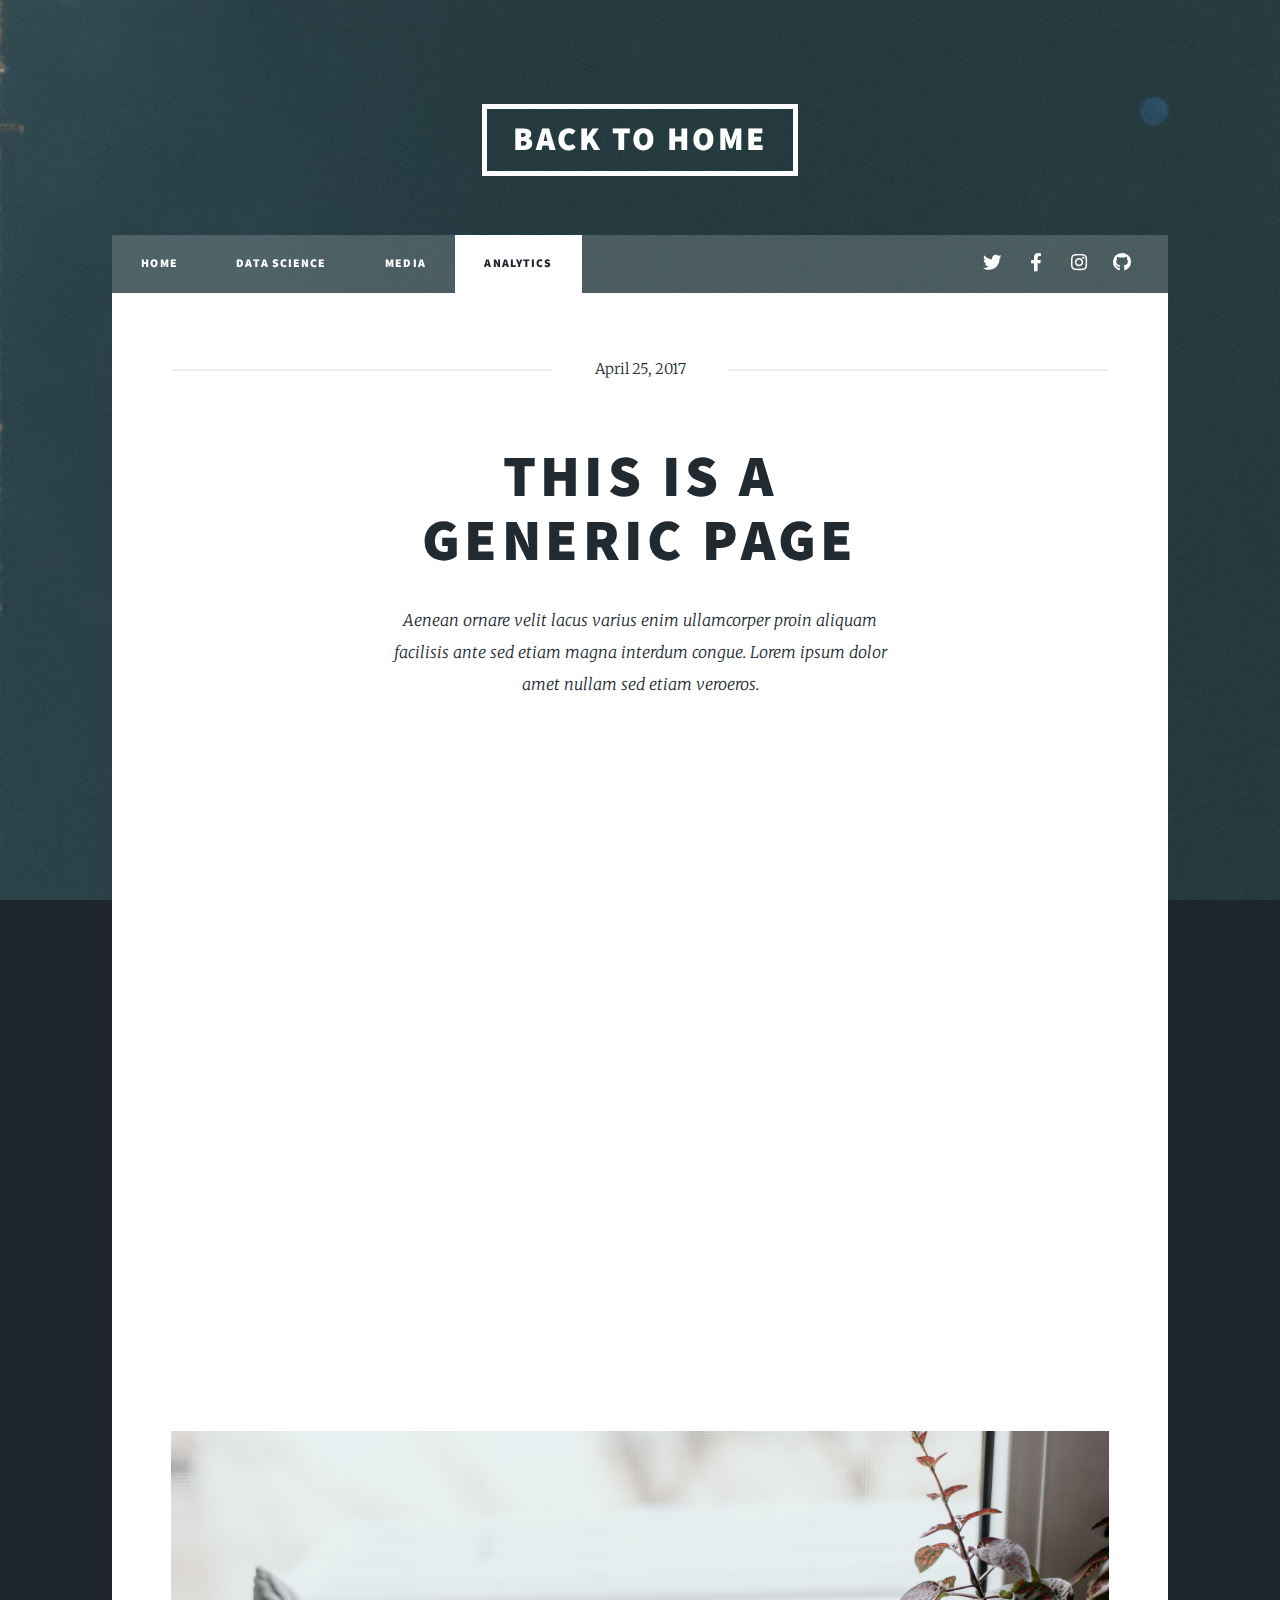
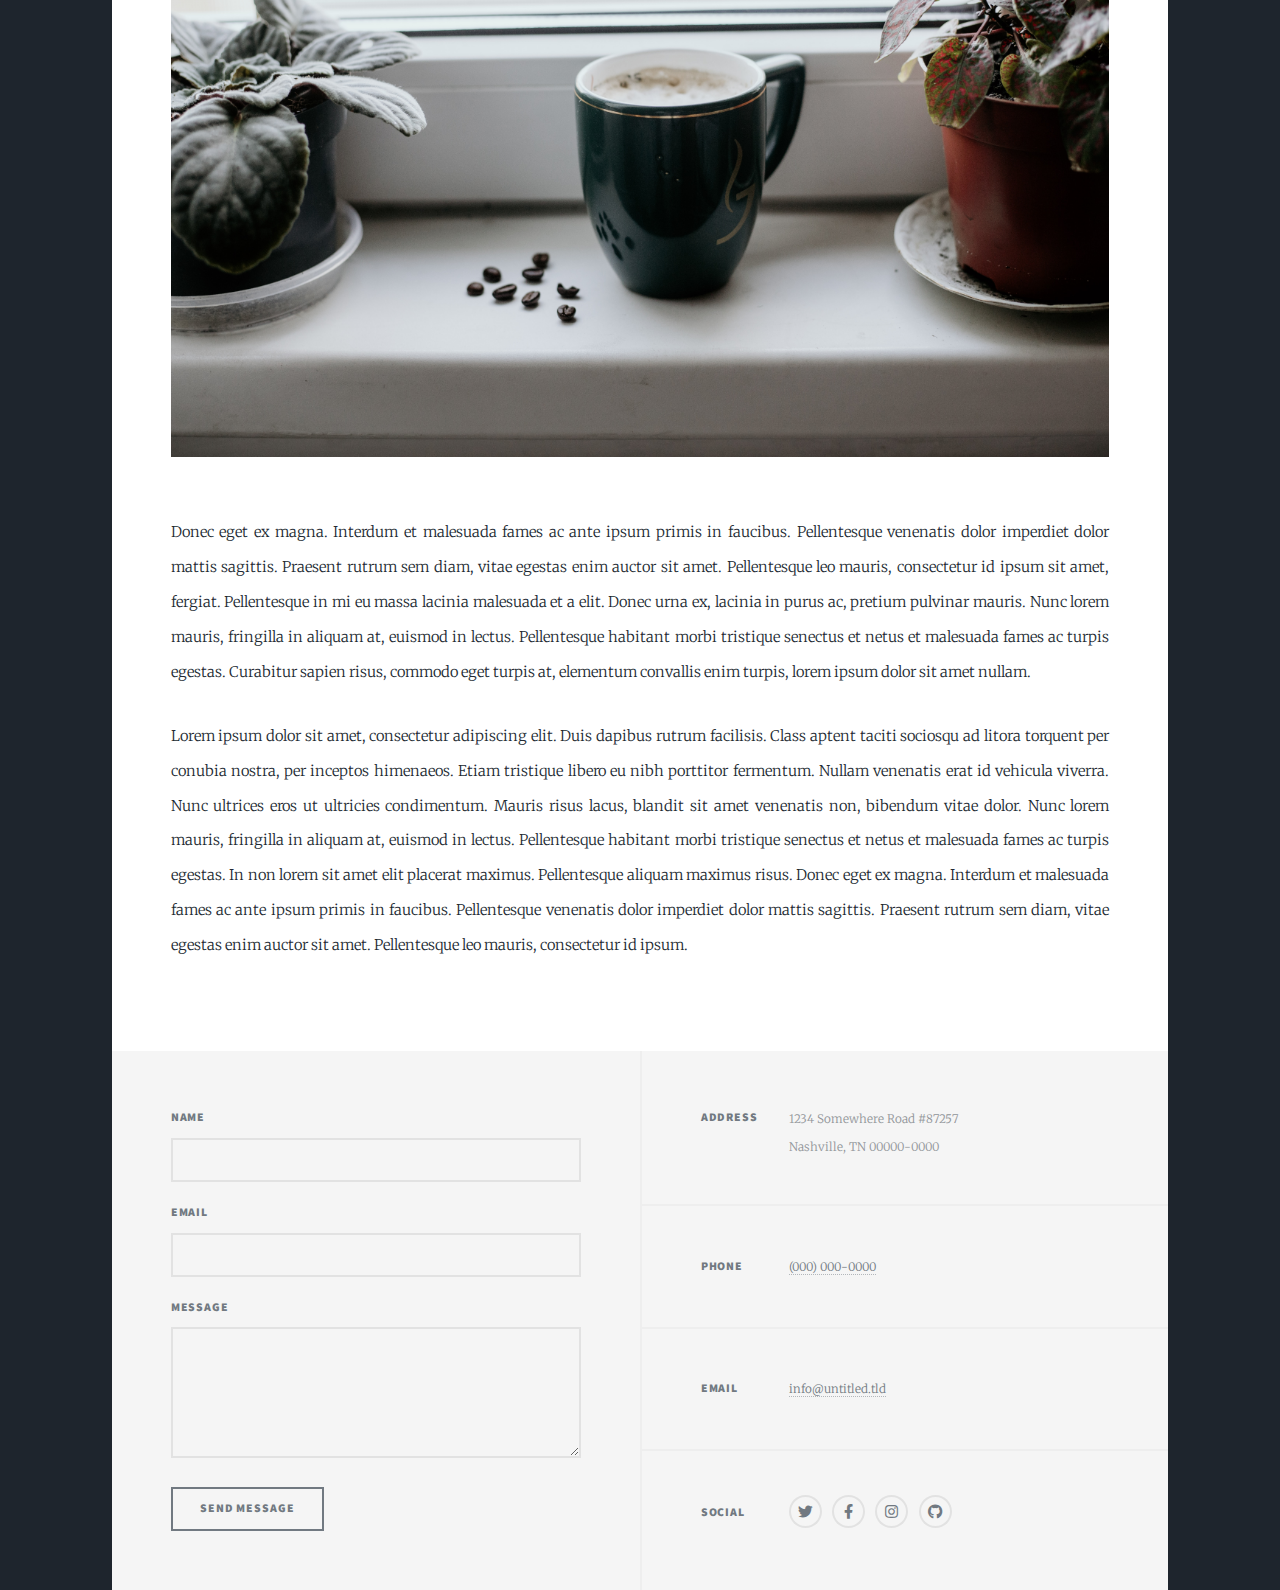
==== commit 273a2c1c: "Update analytics.html" ====
--- a/analytics.html
+++ b/analytics.html
@@ -57,6 +57,7 @@
 									facilisis ante sed etiam magna interdum congue. Lorem ipsum dolor<br />
 									amet nullam sed etiam veroeros.</p>
 								</header>
+								<iframe width="600" height="600" src="https://datastudio.google.com/embed/reporting/1PQ2epMpnBiFbW0tA9WR5p6P6Y4zvgeY1/page/1M" frameborder="0" style="border:0" allowfullscreen></iframe>
 								<div class="image main"><img src="images/pic11.jpg" alt="" /></div>
 								<p>Donec eget ex magna. Interdum et malesuada fames ac ante ipsum primis in faucibus. Pellentesque venenatis dolor imperdiet dolor mattis sagittis. Praesent rutrum sem diam, vitae egestas enim auctor sit amet. Pellentesque leo mauris, consectetur id ipsum sit amet, fergiat. Pellentesque in mi eu massa lacinia malesuada et a elit. Donec urna ex, lacinia in purus ac, pretium pulvinar mauris. Nunc lorem mauris, fringilla in aliquam at, euismod in lectus. Pellentesque habitant morbi tristique senectus et netus et malesuada fames ac turpis egestas. Curabitur sapien risus, commodo eget turpis at, elementum convallis enim turpis, lorem ipsum dolor sit amet nullam.</p>
 								<p>Lorem ipsum dolor sit amet, consectetur adipiscing elit. Duis dapibus rutrum facilisis. Class aptent taciti sociosqu ad litora torquent per conubia nostra, per inceptos himenaeos. Etiam tristique libero eu nibh porttitor fermentum. Nullam venenatis erat id vehicula viverra. Nunc ultrices eros ut ultricies condimentum. Mauris risus lacus, blandit sit amet venenatis non, bibendum vitae dolor. Nunc lorem mauris, fringilla in aliquam at, euismod in lectus. Pellentesque habitant morbi tristique senectus et netus et malesuada fames ac turpis egestas. In non lorem sit amet elit placerat maximus. Pellentesque aliquam maximus risus. Donec eget ex magna. Interdum et malesuada fames ac ante ipsum primis in faucibus. Pellentesque venenatis dolor imperdiet dolor mattis sagittis. Praesent rutrum sem diam, vitae egestas enim auctor sit amet. Pellentesque leo mauris, consectetur id ipsum.</p>
--- a/assets/css/main.css
+++ b/assets/css/main.css
@@ -3767,7 +3767,6 @@
 		#main > * {
 			padding: 4rem 4rem 2rem 4rem ;
 			border-top: solid 2px #eeeeee;
-			border-bottom: solid 2px #eeeeee;
 			margin: 0;
 		}
 
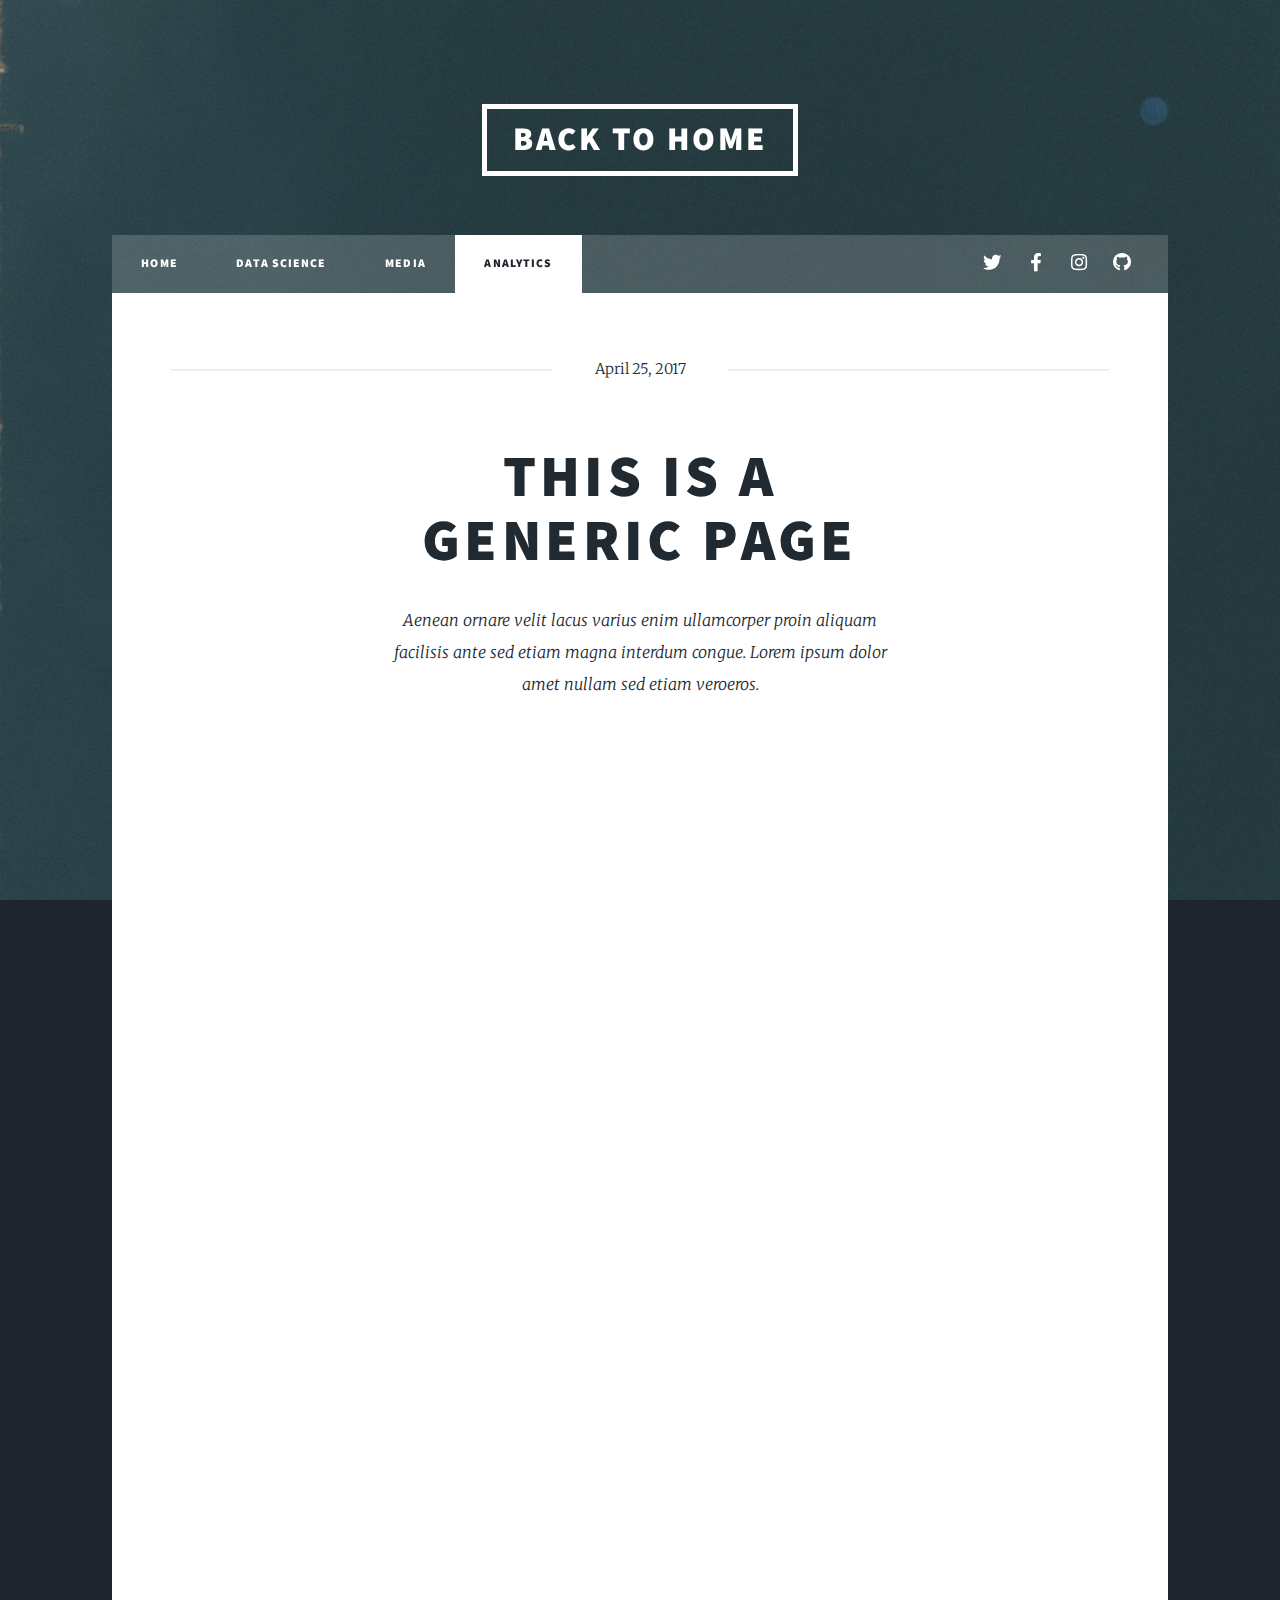
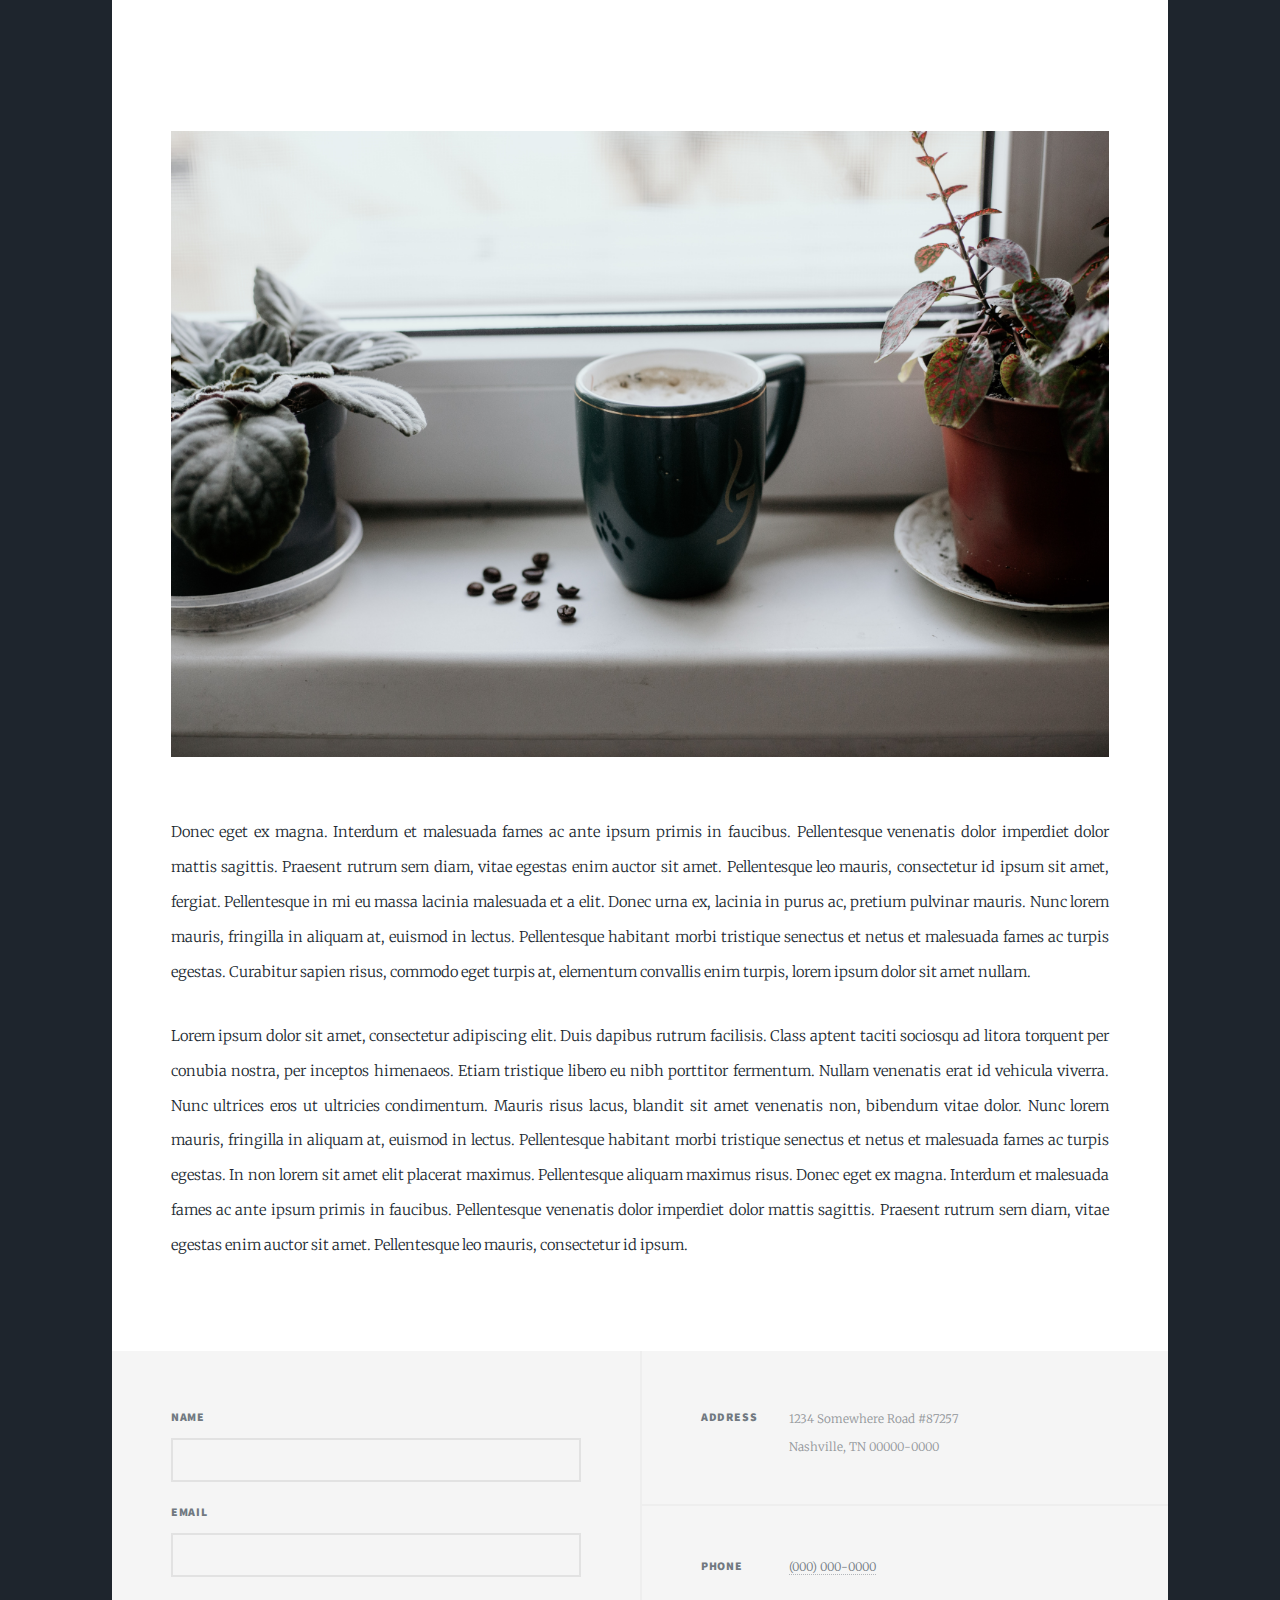
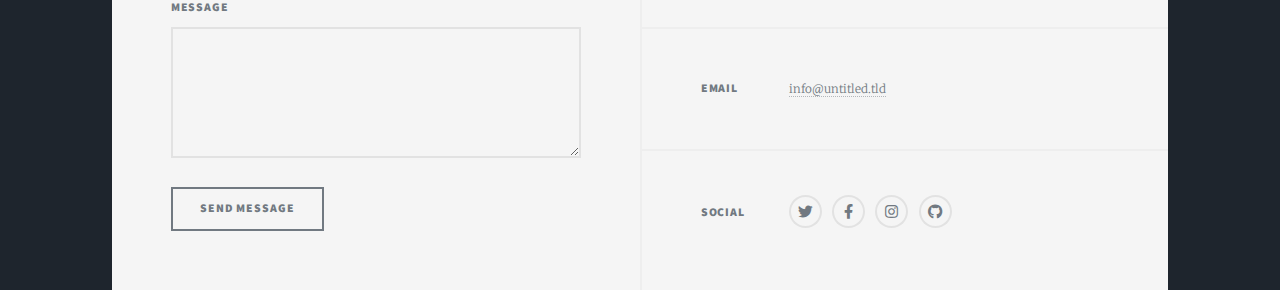
==== commit 87bf3b06: "Update analytics.html" ====
--- a/analytics.html
+++ b/analytics.html
@@ -57,7 +57,7 @@
 									facilisis ante sed etiam magna interdum congue. Lorem ipsum dolor<br />
 									amet nullam sed etiam veroeros.</p>
 								</header>
-								<iframe width="600" height="600" src="https://datastudio.google.com/embed/reporting/1PQ2epMpnBiFbW0tA9WR5p6P6Y4zvgeY1/page/1M" frameborder="0" style="border:0" allowfullscreen></iframe>
+								<iframe width="100%" height="900" src="https://datastudio.google.com/embed/reporting/1PQ2epMpnBiFbW0tA9WR5p6P6Y4zvgeY1/page/1M" frameborder="0" style="border:0" allowfullscreen></iframe>
 								<div class="image main"><img src="images/pic11.jpg" alt="" /></div>
 								<p>Donec eget ex magna. Interdum et malesuada fames ac ante ipsum primis in faucibus. Pellentesque venenatis dolor imperdiet dolor mattis sagittis. Praesent rutrum sem diam, vitae egestas enim auctor sit amet. Pellentesque leo mauris, consectetur id ipsum sit amet, fergiat. Pellentesque in mi eu massa lacinia malesuada et a elit. Donec urna ex, lacinia in purus ac, pretium pulvinar mauris. Nunc lorem mauris, fringilla in aliquam at, euismod in lectus. Pellentesque habitant morbi tristique senectus et netus et malesuada fames ac turpis egestas. Curabitur sapien risus, commodo eget turpis at, elementum convallis enim turpis, lorem ipsum dolor sit amet nullam.</p>
 								<p>Lorem ipsum dolor sit amet, consectetur adipiscing elit. Duis dapibus rutrum facilisis. Class aptent taciti sociosqu ad litora torquent per conubia nostra, per inceptos himenaeos. Etiam tristique libero eu nibh porttitor fermentum. Nullam venenatis erat id vehicula viverra. Nunc ultrices eros ut ultricies condimentum. Mauris risus lacus, blandit sit amet venenatis non, bibendum vitae dolor. Nunc lorem mauris, fringilla in aliquam at, euismod in lectus. Pellentesque habitant morbi tristique senectus et netus et malesuada fames ac turpis egestas. In non lorem sit amet elit placerat maximus. Pellentesque aliquam maximus risus. Donec eget ex magna. Interdum et malesuada fames ac ante ipsum primis in faucibus. Pellentesque venenatis dolor imperdiet dolor mattis sagittis. Praesent rutrum sem diam, vitae egestas enim auctor sit amet. Pellentesque leo mauris, consectetur id ipsum.</p>
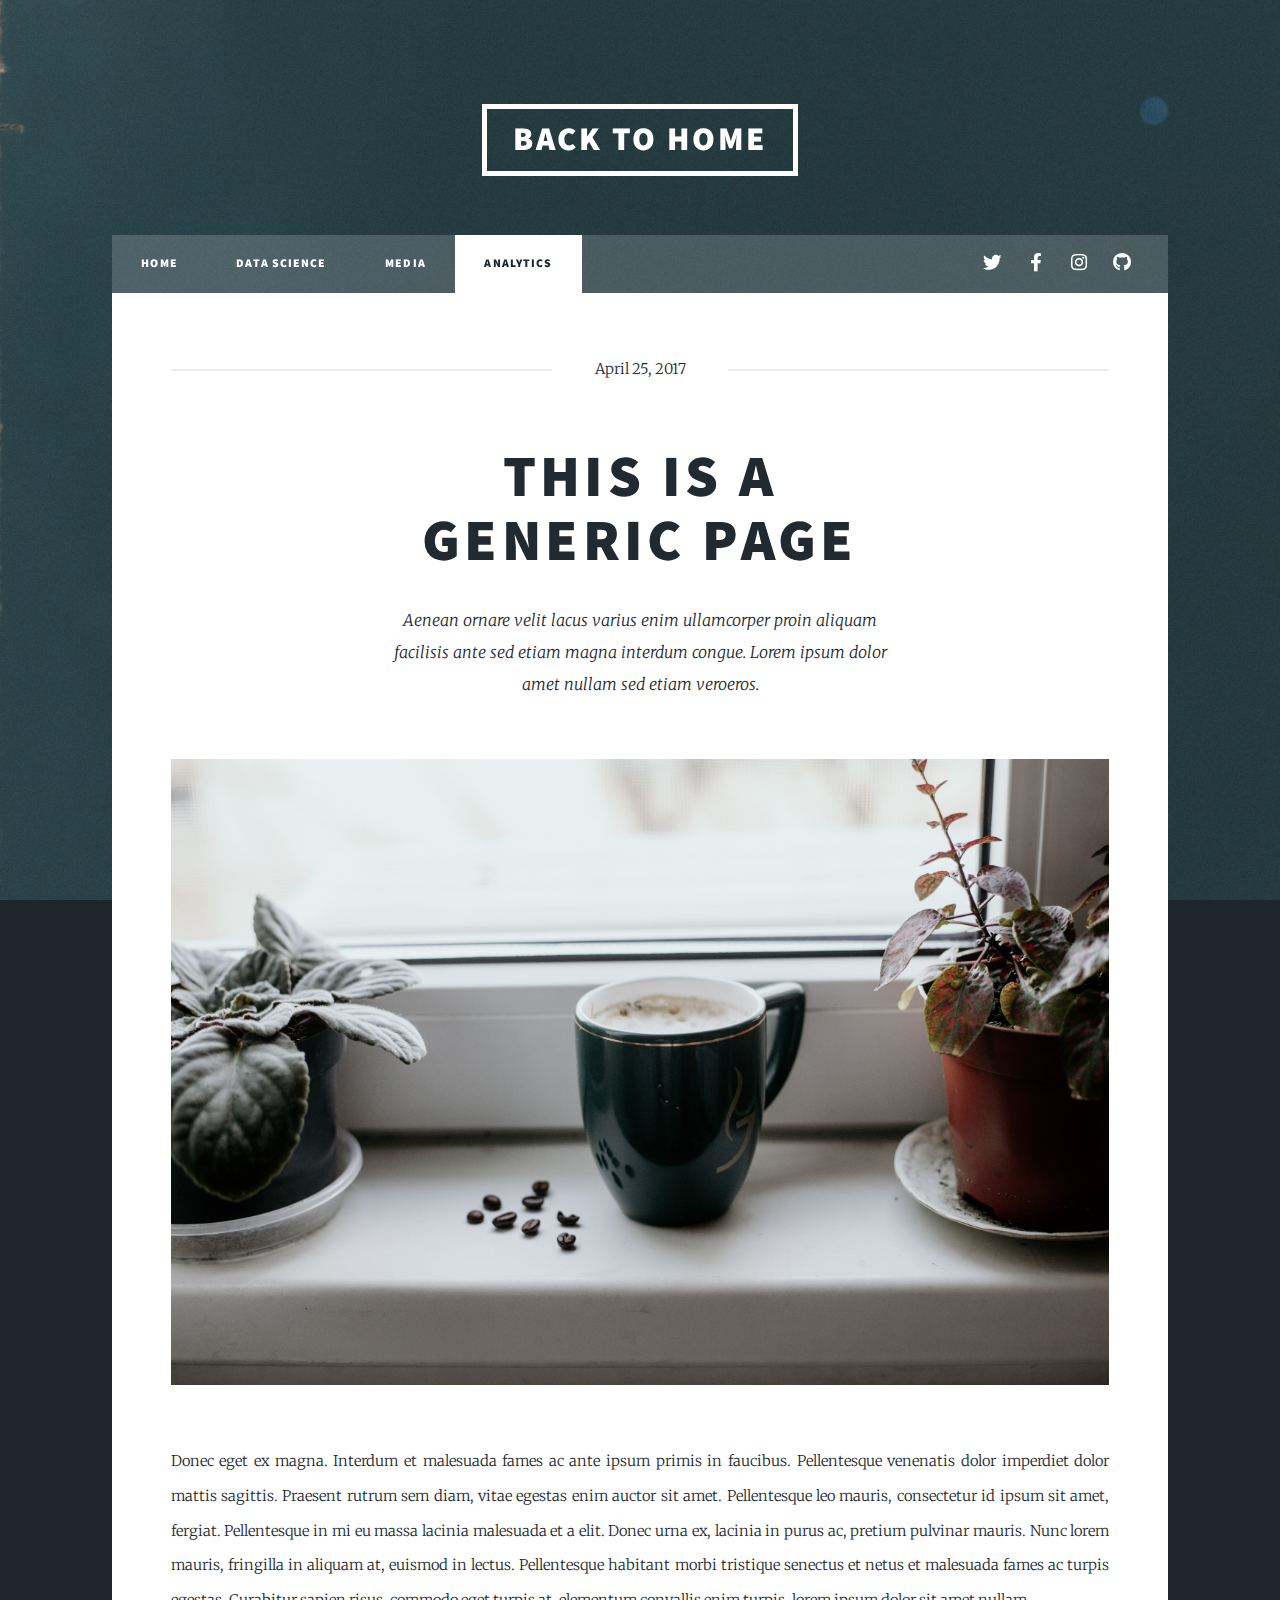
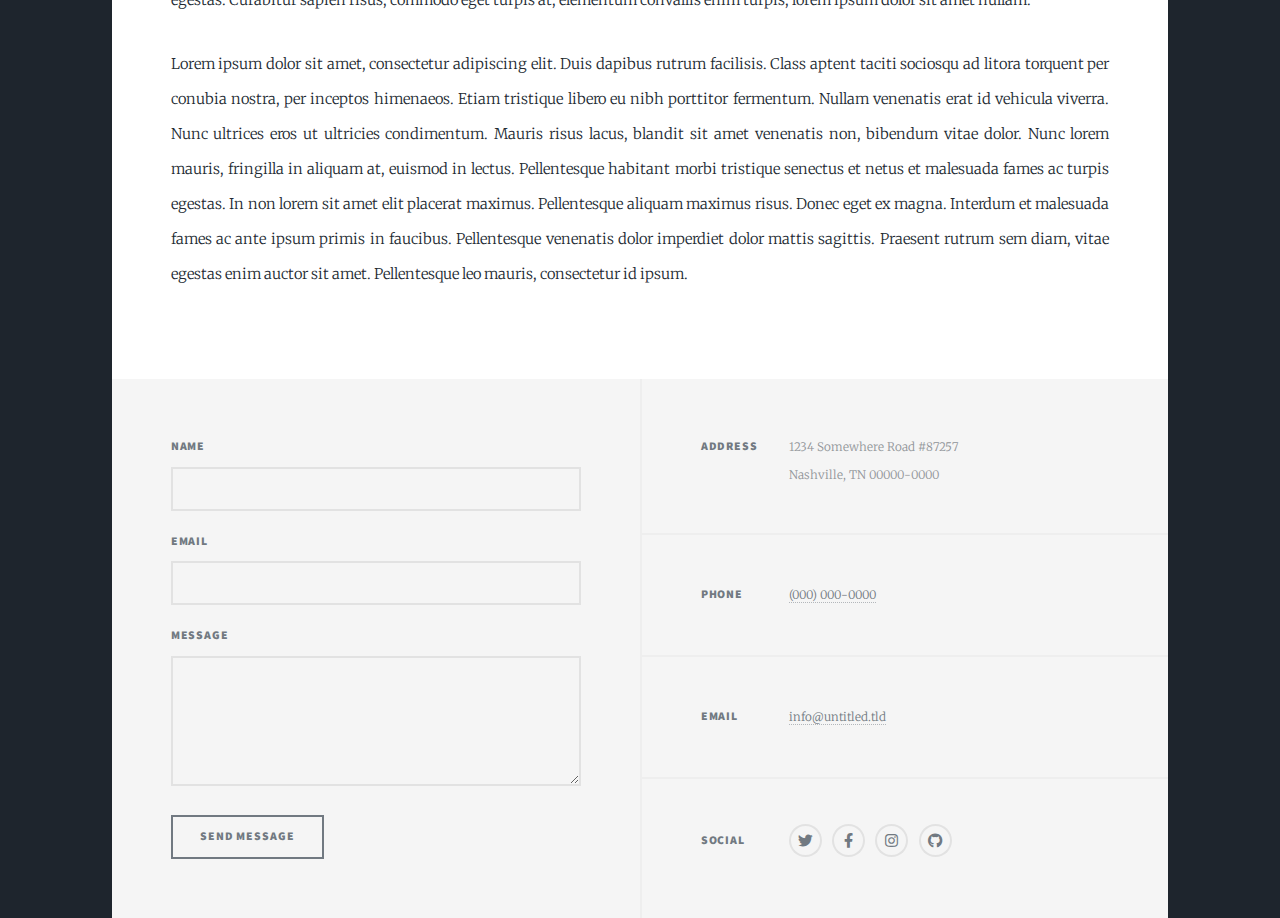
==== commit e00499c3: "Update analytics.html" ====
--- a/analytics.html
+++ b/analytics.html
@@ -57,7 +57,6 @@
 									facilisis ante sed etiam magna interdum congue. Lorem ipsum dolor<br />
 									amet nullam sed etiam veroeros.</p>
 								</header>
-								<iframe width="100%" height="900" src="https://datastudio.google.com/embed/reporting/1PQ2epMpnBiFbW0tA9WR5p6P6Y4zvgeY1/page/1M" frameborder="0" style="border:0" allowfullscreen></iframe>
 								<div class="image main"><img src="images/pic11.jpg" alt="" /></div>
 								<p>Donec eget ex magna. Interdum et malesuada fames ac ante ipsum primis in faucibus. Pellentesque venenatis dolor imperdiet dolor mattis sagittis. Praesent rutrum sem diam, vitae egestas enim auctor sit amet. Pellentesque leo mauris, consectetur id ipsum sit amet, fergiat. Pellentesque in mi eu massa lacinia malesuada et a elit. Donec urna ex, lacinia in purus ac, pretium pulvinar mauris. Nunc lorem mauris, fringilla in aliquam at, euismod in lectus. Pellentesque habitant morbi tristique senectus et netus et malesuada fames ac turpis egestas. Curabitur sapien risus, commodo eget turpis at, elementum convallis enim turpis, lorem ipsum dolor sit amet nullam.</p>
 								<p>Lorem ipsum dolor sit amet, consectetur adipiscing elit. Duis dapibus rutrum facilisis. Class aptent taciti sociosqu ad litora torquent per conubia nostra, per inceptos himenaeos. Etiam tristique libero eu nibh porttitor fermentum. Nullam venenatis erat id vehicula viverra. Nunc ultrices eros ut ultricies condimentum. Mauris risus lacus, blandit sit amet venenatis non, bibendum vitae dolor. Nunc lorem mauris, fringilla in aliquam at, euismod in lectus. Pellentesque habitant morbi tristique senectus et netus et malesuada fames ac turpis egestas. In non lorem sit amet elit placerat maximus. Pellentesque aliquam maximus risus. Donec eget ex magna. Interdum et malesuada fames ac ante ipsum primis in faucibus. Pellentesque venenatis dolor imperdiet dolor mattis sagittis. Praesent rutrum sem diam, vitae egestas enim auctor sit amet. Pellentesque leo mauris, consectetur id ipsum.</p>
